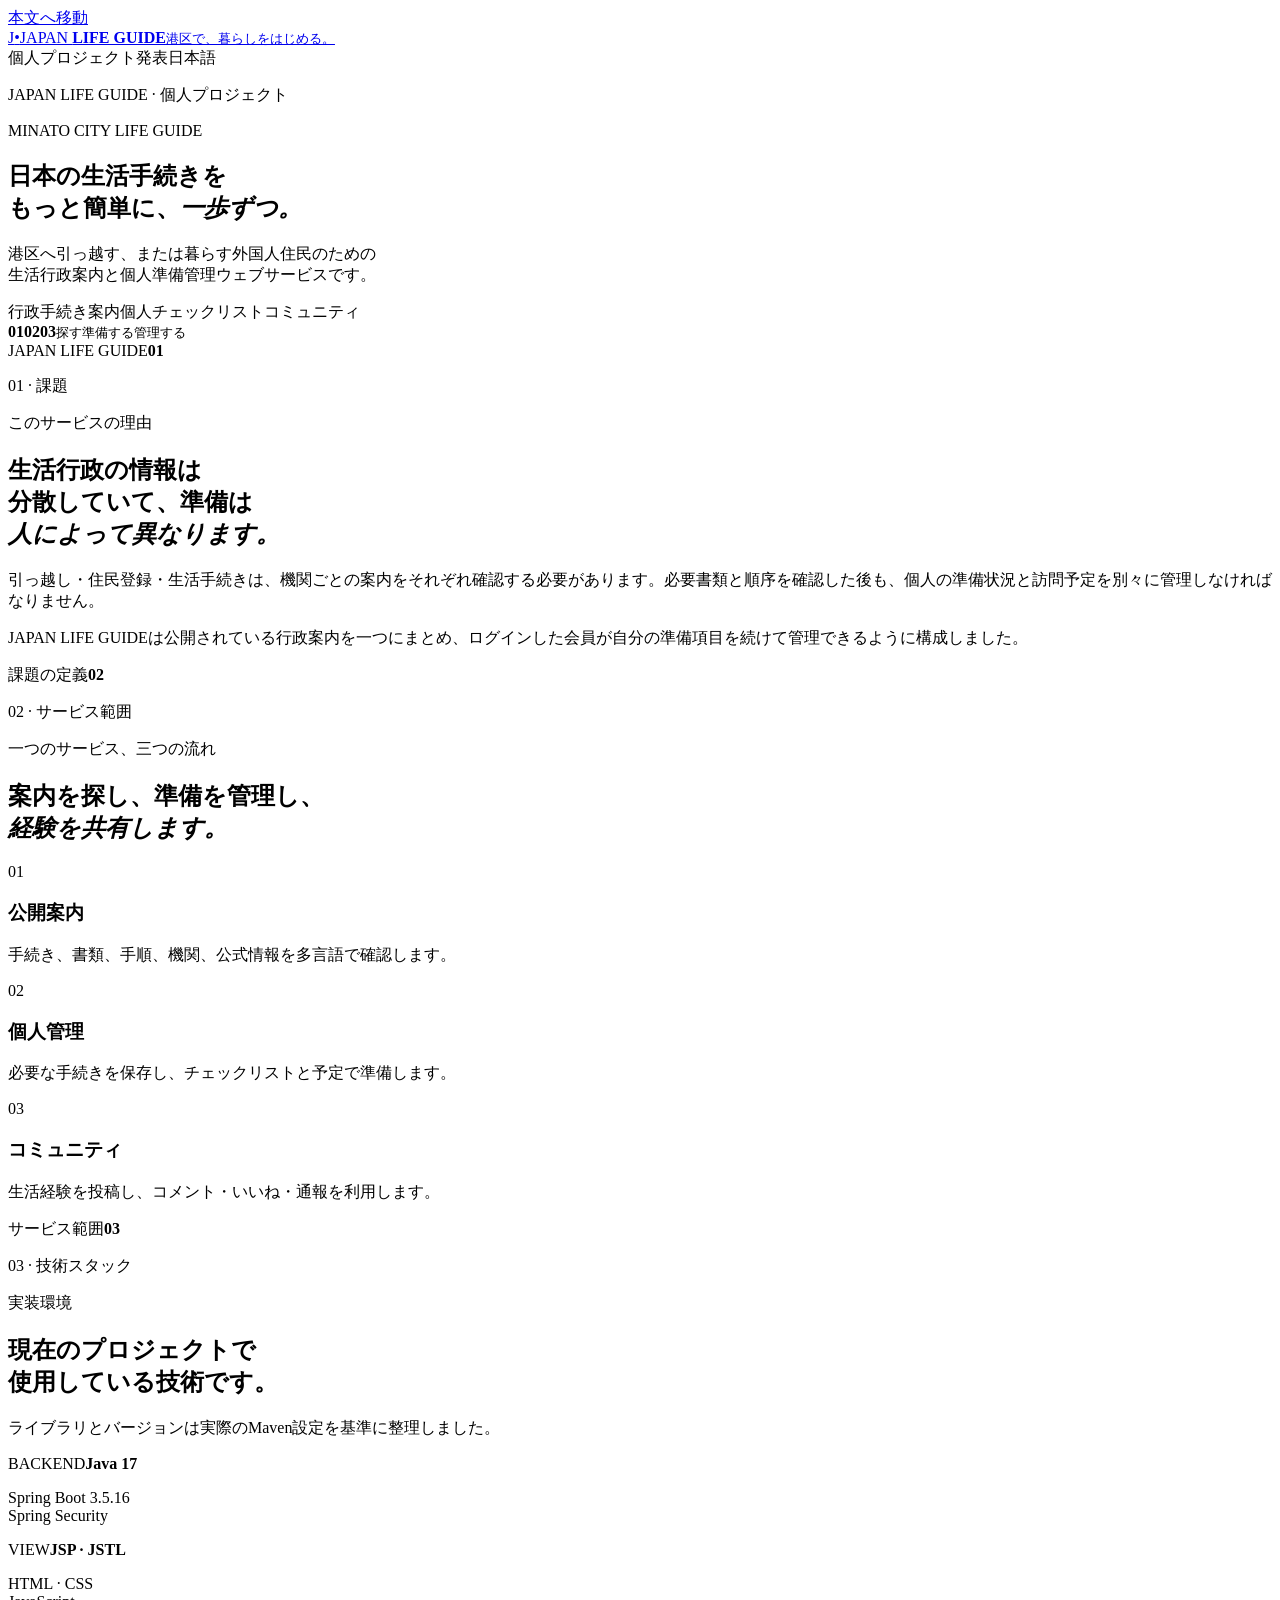
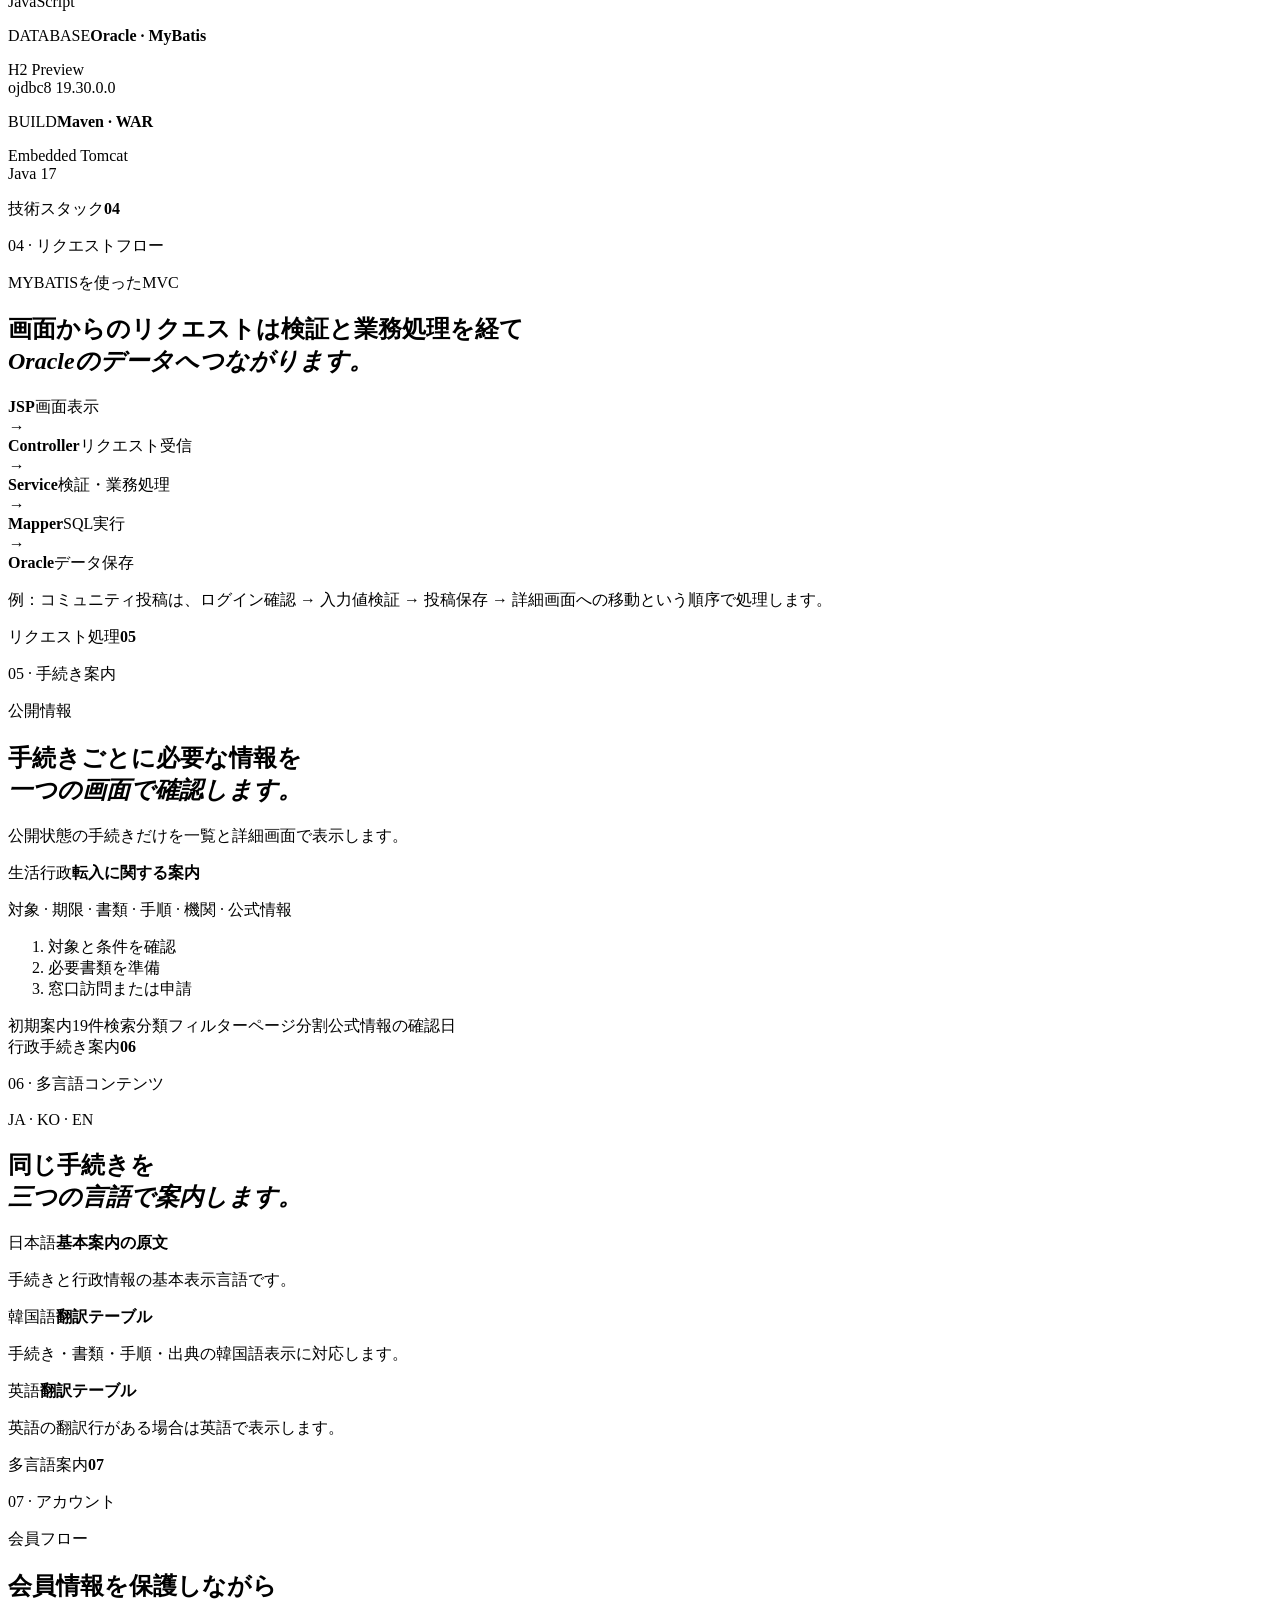
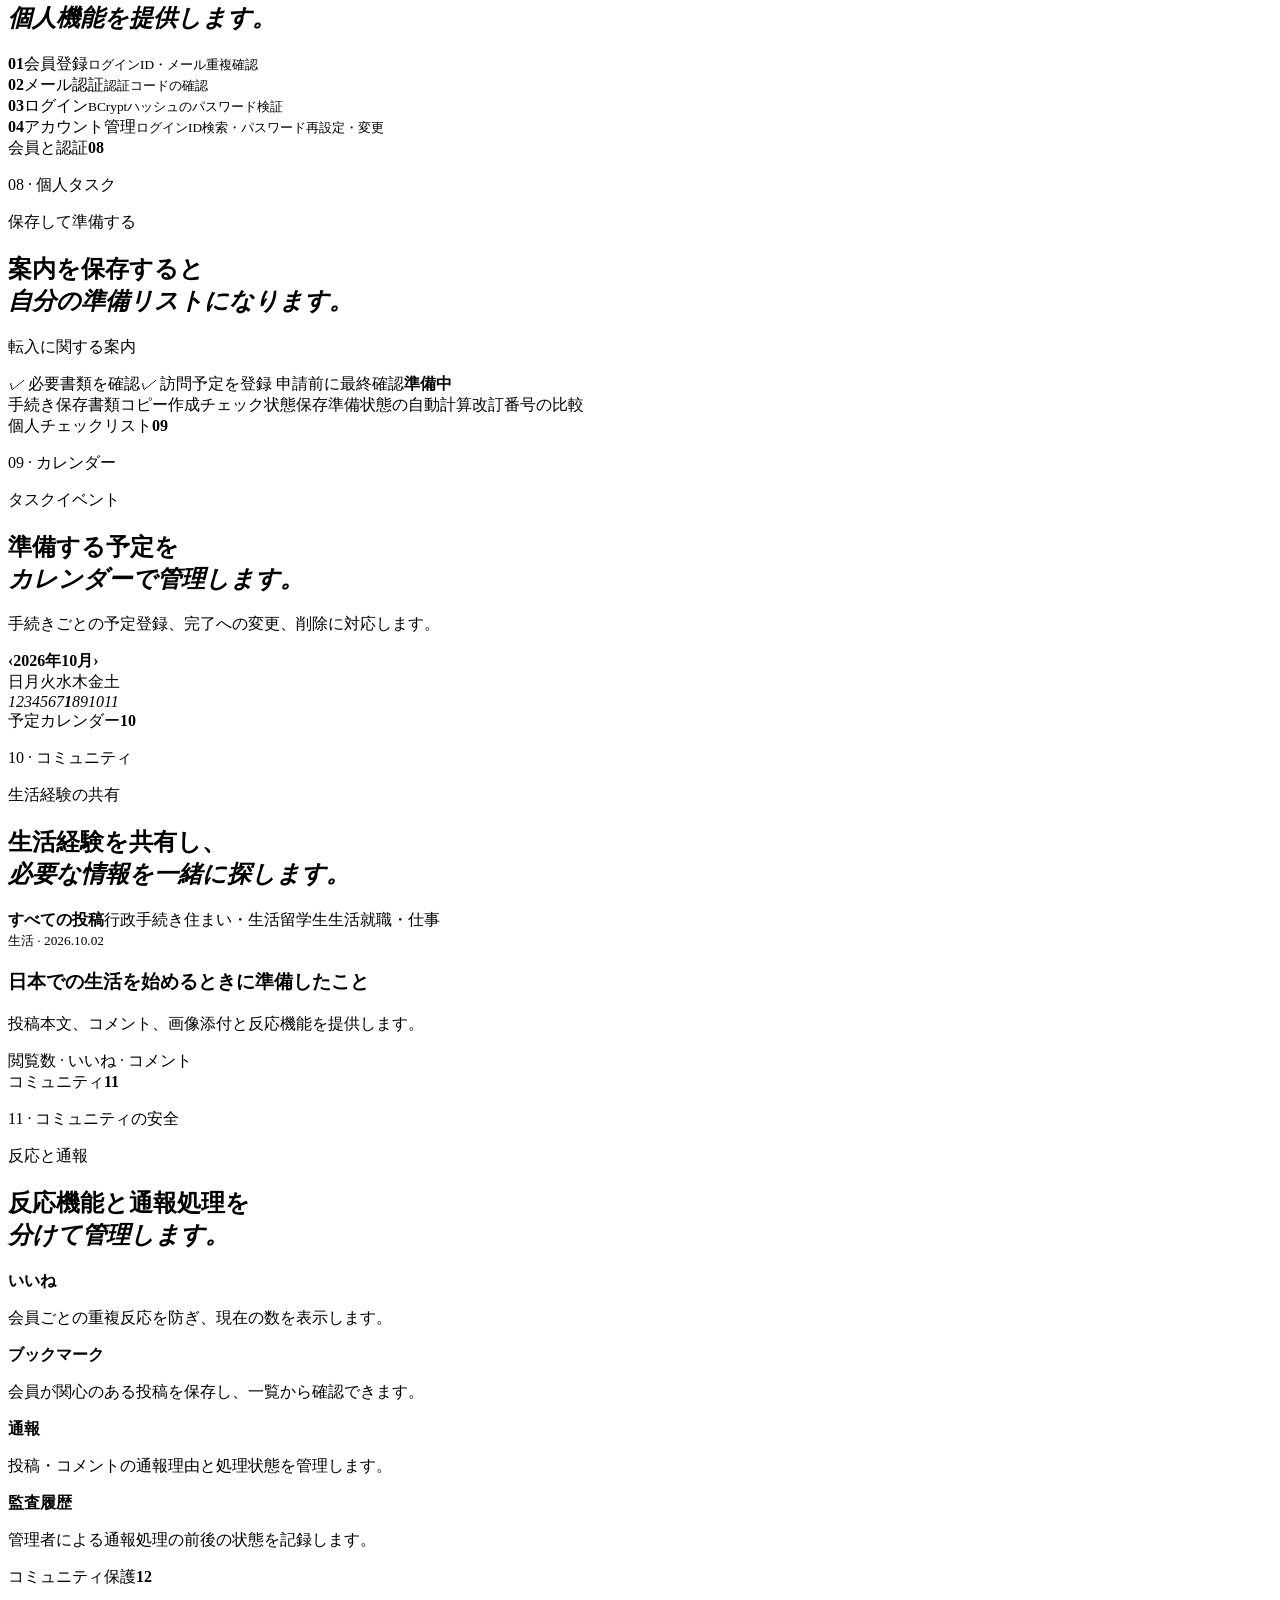
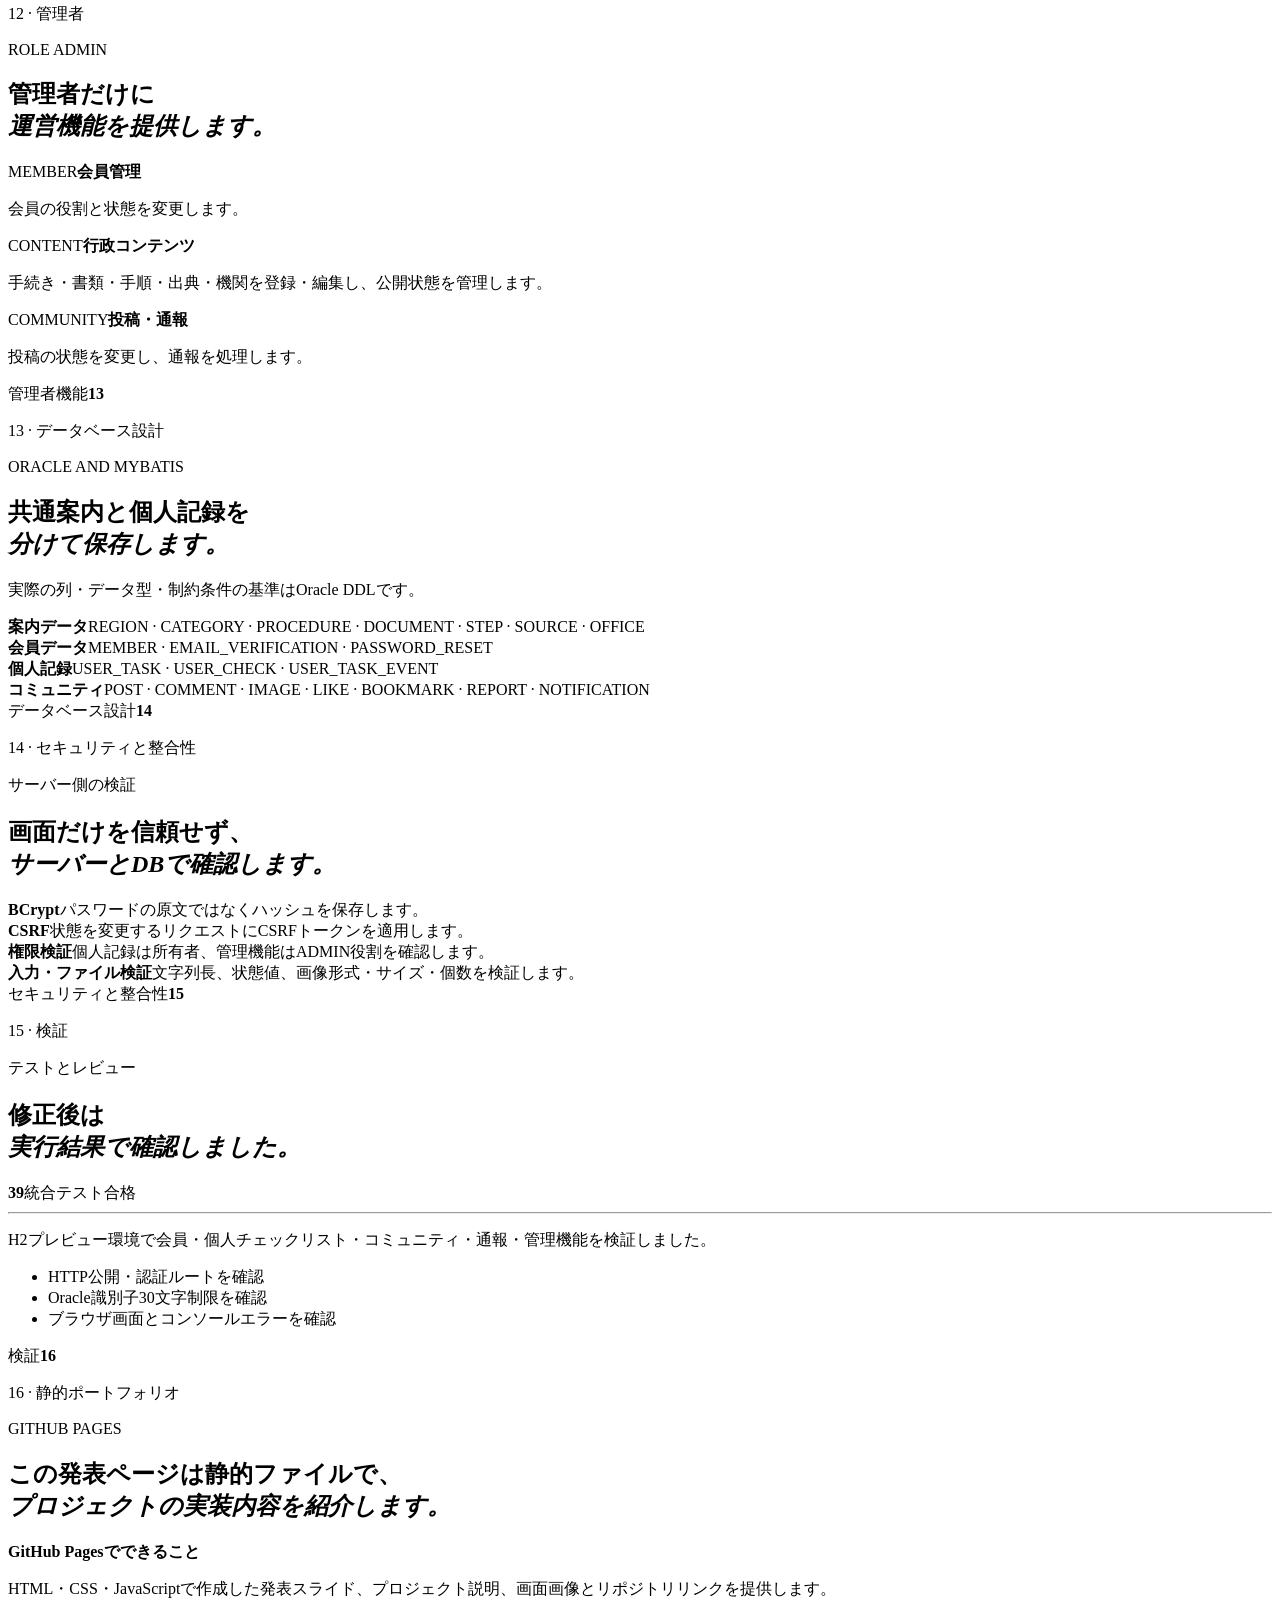
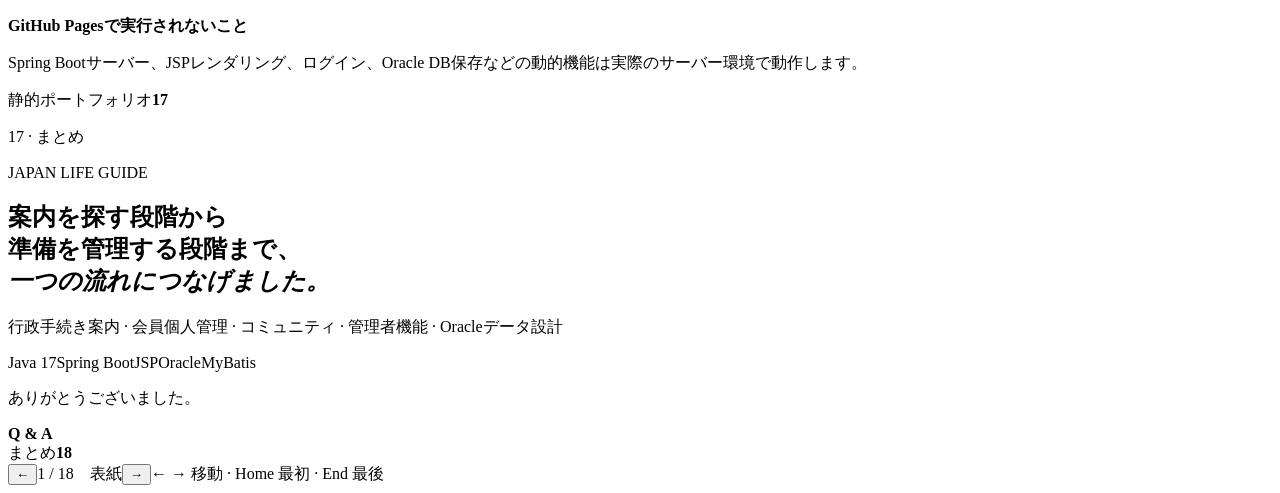
==== index.html @ fb5f8182 "Add files via upload" ====
<!doctype html>
<html lang="ko">
<head>
  <meta charset="utf-8">
  <meta name="viewport" content="width=device-width, initial-scale=1">
  <meta name="description" content="JAPAN LIFE GUIDE 個人プロジェクト発表">
  <title>JAPAN LIFE GUIDE | プロジェクト発表</title>
  <link rel="stylesheet" href="assets/portfolio.css">
  <link rel="stylesheet" href="assets/deck-fixes.css">
</head>
<body>
  <a class="skip-link" href="#slide-content">本文へ移動</a>
  <header class="deck-header">
    <a class="brand" href="#slide-1" aria-label="最初のスライドへ移動"><span class="brand-mark" aria-hidden="true">J<span>•</span></span><span>JAPAN <strong>LIFE GUIDE</strong><small>港区で、暮らしをはじめる。</small></span></a>
    <div class="header-meta"><span>個人プロジェクト発表</span><span class="lang-chip">日本語</span></div>
  </header>

  <main class="deck-shell" id="slide-content">
    <div class="deck-progress" aria-hidden="true"><i id="progress-bar"></i></div>
    <section class="slide active cover-slide" id="slide-1" data-title="表紙" aria-label="1. 表紙">
      <div class="slide-topline"><span class="accent-line"></span><p>JAPAN LIFE GUIDE · 個人プロジェクト</p></div>
      <div class="cover-layout">
        <div><p class="eyebrow">MINATO CITY LIFE GUIDE</p><h1>日本の生活手続きを<br>もっと簡単に、<em>一歩ずつ。</em></h1><p class="lead">港区へ引っ越す、または暮らす外国人住民のための<br>生活行政案内と個人準備管理ウェブサービスです。</p><div class="tag-list"><span>行政手続き案内</span><span>個人チェックリスト</span><span>コミュニティ</span></div></div>
        <div class="cover-route" aria-label="サービスの流れ"><b>01</b><i></i><b>02</b><i></i><b>03</b><small>探す</small><small>準備する</small><small>管理する</small></div>
      </div>
      <div class="slide-footer-line"><span>JAPAN LIFE GUIDE</span><strong>01</strong></div>
    </section>

    <section class="slide" id="slide-2" data-title="課題の定義" aria-label="2. 課題の定義">
      <div class="slide-topline"><span class="accent-line"></span><p>01 · 課題</p></div>
      <div class="two-column hero-copy"><div><p class="eyebrow">このサービスの理由</p><h2>生活行政の情報は<br>分散していて、準備は<br><em>人によって異なります。</em></h2></div><div class="copy-panel"><p>引っ越し・住民登録・生活手続きは、機関ごとの案内をそれぞれ確認する必要があります。必要書類と順序を確認した後も、個人の準備状況と訪問予定を別々に管理しなければなりません。</p><p>JAPAN LIFE GUIDEは公開されている行政案内を一つにまとめ、ログインした会員が自分の準備項目を続けて管理できるように構成しました。</p></div></div>
      <div class="slide-footer-line"><span>課題の定義</span><strong>02</strong></div>
    </section>

    <section class="slide" id="slide-3" data-title="サービス範囲" aria-label="3. サービス範囲">
      <div class="slide-topline"><span class="accent-line"></span><p>02 · サービス範囲</p></div><p class="eyebrow">一つのサービス、三つの流れ</p><h2>案内を探し、準備を管理し、<br><em>経験を共有します。</em></h2>
      <div class="scope-grid"><article><span>01</span><h3>公開案内</h3><p>手続き、書類、手順、機関、公式情報を多言語で確認します。</p></article><article><span>02</span><h3>個人管理</h3><p>必要な手続きを保存し、チェックリストと予定で準備します。</p></article><article><span>03</span><h3>コミュニティ</h3><p>生活経験を投稿し、コメント・いいね・通報を利用します。</p></article></div>
      <div class="slide-footer-line"><span>サービス範囲</span><strong>03</strong></div>
    </section>

    <section class="slide" id="slide-4" data-title="技術スタック" aria-label="4. 技術スタック">
      <div class="slide-topline"><span class="accent-line"></span><p>03 · 技術スタック</p></div>
      <div class="split-heading"><div><p class="eyebrow">実装環境</p><h2>現在のプロジェクトで<br>使用している技術です。</h2></div><p>ライブラリとバージョンは実際のMaven設定を基準に整理しました。</p></div>
      <div class="stack-grid"><article><span>BACKEND</span><strong>Java 17</strong><p>Spring Boot 3.5.16<br>Spring Security</p></article><article><span>VIEW</span><strong>JSP · JSTL</strong><p>HTML · CSS<br>JavaScript</p></article><article><span>DATABASE</span><strong>Oracle · MyBatis</strong><p>H2 Preview<br>ojdbc8 19.30.0.0</p></article><article><span>BUILD</span><strong>Maven · WAR</strong><p>Embedded Tomcat<br>Java 17</p></article></div>
      <div class="slide-footer-line"><span>技術スタック</span><strong>04</strong></div>
    </section>

    <section class="slide" id="slide-5" data-title="リクエスト処理" aria-label="5. リクエスト処理">
      <div class="slide-topline"><span class="accent-line"></span><p>04 · リクエストフロー</p></div><p class="eyebrow">MYBATISを使ったMVC</p><h2>画面からのリクエストは検証と業務処理を経て<br><em>Oracleのデータへつながります。</em></h2>
      <div class="flow-row"><article><strong>JSP</strong><span>画面表示</span></article><i>→</i><article><strong>Controller</strong><span>リクエスト受信</span></article><i>→</i><article><strong>Service</strong><span>検証・業務処理</span></article><i>→</i><article><strong>Mapper</strong><span>SQL実行</span></article><i>→</i><article><strong>Oracle</strong><span>データ保存</span></article></div><p class="bottom-note">例：コミュニティ投稿は、ログイン確認 → 入力値検証 → 投稿保存 → 詳細画面への移動という順序で処理します。</p>
      <div class="slide-footer-line"><span>リクエスト処理</span><strong>05</strong></div>
    </section>

    <section class="slide" id="slide-6" data-title="行政手続き案内" aria-label="6. 行政手続き案内">
      <div class="slide-topline"><span class="accent-line"></span><p>05 · 手続き案内</p></div>
      <div class="two-column"><div><p class="eyebrow">公開情報</p><h2>手続きごとに必要な情報を<br><em>一つの画面で確認します。</em></h2><p class="lead small-lead">公開状態の手続きだけを一覧と詳細画面で表示します。</p></div><div class="procedure-card-demo"><div><span class="mini-tag">生活行政</span><b>転入に関する案内</b><p>対象 · 期限 · 書類 · 手順 · 機関 · 公式情報</p></div><ol><li>対象と条件を確認</li><li>必要書類を準備</li><li>窓口訪問または申請</li></ol></div></div>
      <div class="feature-pills"><span>初期案内19件</span><span>検索</span><span>分類フィルター</span><span>ページ分割</span><span>公式情報の確認日</span></div>
      <div class="slide-footer-line"><span>行政手続き案内</span><strong>06</strong></div>
    </section>

    <section class="slide" id="slide-7" data-title="多言語案内" aria-label="7. 多言語案内">
      <div class="slide-topline"><span class="accent-line"></span><p>06 · 多言語コンテンツ</p></div><p class="eyebrow">JA · KO · EN</p><h2>同じ手続きを<br><em>三つの言語で案内します。</em></h2>
      <div class="language-grid"><article><span>日本語</span><strong>基本案内の原文</strong><p>手続きと行政情報の基本表示言語です。</p></article><article><span>韓国語</span><strong>翻訳テーブル</strong><p>手続き・書類・手順・出典の韓国語表示に対応します。</p></article><article><span>英語</span><strong>翻訳テーブル</strong><p>英語の翻訳行がある場合は英語で表示します。</p></article></div>
      <div class="slide-footer-line"><span>多言語案内</span><strong>07</strong></div>
    </section>

    <section class="slide" id="slide-8" data-title="会員と認証" aria-label="8. 会員と認証">
      <div class="slide-topline"><span class="accent-line"></span><p>07 · アカウント</p></div>
      <div class="two-column"><div><p class="eyebrow">会員フロー</p><h2>会員情報を保護しながら<br><em>個人機能を提供します。</em></h2></div><div class="account-steps"><div><b>01</b><span>会員登録</span><small>ログインID・メール重複確認</small></div><div><b>02</b><span>メール認証</span><small>認証コードの確認</small></div><div><b>03</b><span>ログイン</span><small>BCryptハッシュのパスワード検証</small></div><div><b>04</b><span>アカウント管理</span><small>ログインID検索・パスワード再設定・変更</small></div></div></div>
      <div class="slide-footer-line"><span>会員と認証</span><strong>08</strong></div>
    </section>

    <section class="slide" id="slide-9" data-title="個人チェックリスト" aria-label="9. 個人チェックリスト">
      <div class="slide-topline"><span class="accent-line"></span><p>08 · 個人タスク</p></div>
      <div class="split-heading"><div><p class="eyebrow">保存して準備する</p><h2>案内を保存すると<br><em>自分の準備リストになります。</em></h2></div><div class="check-demo"><p>転入に関する案内</p><label><i>✓</i> 必要書類を確認</label><label><i>✓</i> 訪問予定を登録</label><label><i></i> 申請前に最終確認</label><b>準備中</b></div></div>
      <div class="feature-pills"><span>手続き保存</span><span>書類コピー作成</span><span>チェック状態保存</span><span>準備状態の自動計算</span><span>改訂番号の比較</span></div>
      <div class="slide-footer-line"><span>個人チェックリスト</span><strong>09</strong></div>
    </section>

    <section class="slide" id="slide-10" data-title="予定カレンダー" aria-label="10. 予定カレンダー">
      <div class="slide-topline"><span class="accent-line"></span><p>09 · カレンダー</p></div>
      <div class="two-column"><div><p class="eyebrow">タスクイベント</p><h2>準備する予定を<br><em>カレンダーで管理します。</em></h2><p class="lead small-lead">手続きごとの予定登録、完了への変更、削除に対応します。</p></div><div class="calendar-demo"><header><b>‹</b><strong>2026年10月</strong><b>›</b></header><div class="week"><span>日</span><span>月</span><span>火</span><span>水</span><span>木</span><span>金</span><span>土</span></div><div class="days"><i></i><i></i><i></i><i>1</i><i>2</i><i>3</i><i>4</i><i>5</i><i>6</i><i class="event">7<b>1</b></i><i>8</i><i>9</i><i>10</i><i>11</i></div></div></div>
      <div class="slide-footer-line"><span>予定カレンダー</span><strong>10</strong></div>
    </section>

    <section class="slide" id="slide-11" data-title="コミュニティ" aria-label="11. コミュニティ">
      <div class="slide-topline"><span class="accent-line"></span><p>10 · コミュニティ</p></div><p class="eyebrow">生活経験の共有</p><h2>生活経験を共有し、<br><em>必要な情報を一緒に探します。</em></h2>
      <div class="community-demo"><aside><b>すべての投稿</b><span>行政手続き</span><span>住まい・生活</span><span>留学生生活</span><span>就職・仕事</span></aside><article><small>生活 · 2026.10.02</small><h3>日本での生活を始めるときに準備したこと</h3><p>投稿本文、コメント、画像添付と反応機能を提供します。</p><footer>閲覧数 · いいね · コメント</footer></article></div>
      <div class="slide-footer-line"><span>コミュニティ</span><strong>11</strong></div>
    </section>

    <section class="slide" id="slide-12" data-title="コミュニティ保護" aria-label="12. コミュニティ保護">
      <div class="slide-topline"><span class="accent-line"></span><p>11 · コミュニティの安全</p></div>
      <div class="two-column"><div><p class="eyebrow">反応と通報</p><h2>反応機能と通報処理を<br><em>分けて管理します。</em></h2></div><div class="safety-grid"><article><b>いいね</b><p>会員ごとの重複反応を防ぎ、現在の数を表示します。</p></article><article><b>ブックマーク</b><p>会員が関心のある投稿を保存し、一覧から確認できます。</p></article><article><b>通報</b><p>投稿・コメントの通報理由と処理状態を管理します。</p></article><article><b>監査履歴</b><p>管理者による通報処理の前後の状態を記録します。</p></article></div></div>
      <div class="slide-footer-line"><span>コミュニティ保護</span><strong>12</strong></div>
    </section>

    <section class="slide" id="slide-13" data-title="管理者機能" aria-label="13. 管理者機能">
      <div class="slide-topline"><span class="accent-line"></span><p>12 · 管理者</p></div><p class="eyebrow">ROLE ADMIN</p><h2>管理者だけに<br><em>運営機能を提供します。</em></h2>
      <div class="admin-grid"><article><span>MEMBER</span><strong>会員管理</strong><p>会員の役割と状態を変更します。</p></article><article><span>CONTENT</span><strong>行政コンテンツ</strong><p>手続き・書類・手順・出典・機関を登録・編集し、公開状態を管理します。</p></article><article><span>COMMUNITY</span><strong>投稿・通報</strong><p>投稿の状態を変更し、通報を処理します。</p></article></div>
      <div class="slide-footer-line"><span>管理者機能</span><strong>13</strong></div>
    </section>

    <section class="slide" id="slide-14" data-title="データベース設計" aria-label="14. データベース設計">
      <div class="slide-topline"><span class="accent-line"></span><p>13 · データベース設計</p></div>
      <div class="split-heading"><div><p class="eyebrow">ORACLE AND MYBATIS</p><h2>共通案内と個人記録を<br><em>分けて保存します。</em></h2></div><p>実際の列・データ型・制約条件の基準はOracle DDLです。</p></div>
      <div class="db-grid"><article><b>案内データ</b><span>REGION · CATEGORY · PROCEDURE · DOCUMENT · STEP · SOURCE · OFFICE</span></article><article><b>会員データ</b><span>MEMBER · EMAIL_VERIFICATION · PASSWORD_RESET</span></article><article><b>個人記録</b><span>USER_TASK · USER_CHECK · USER_TASK_EVENT</span></article><article><b>コミュニティ</b><span>POST · COMMENT · IMAGE · LIKE · BOOKMARK · REPORT · NOTIFICATION</span></article></div>
      <div class="slide-footer-line"><span>データベース設計</span><strong>14</strong></div>
    </section>

    <section class="slide" id="slide-15" data-title="セキュリティと整合性" aria-label="15. セキュリティと整合性">
      <div class="slide-topline"><span class="accent-line"></span><p>14 · セキュリティと整合性</p></div><p class="eyebrow">サーバー側の検証</p><h2>画面だけを信頼せず、<br><em>サーバーとDBで確認します。</em></h2>
      <div class="security-list"><div><strong>BCrypt</strong><span>パスワードの原文ではなくハッシュを保存します。</span></div><div><strong>CSRF</strong><span>状態を変更するリクエストにCSRFトークンを適用します。</span></div><div><strong>権限検証</strong><span>個人記録は所有者、管理機能はADMIN役割を確認します。</span></div><div><strong>入力・ファイル検証</strong><span>文字列長、状態値、画像形式・サイズ・個数を検証します。</span></div></div>
      <div class="slide-footer-line"><span>セキュリティと整合性</span><strong>15</strong></div>
    </section>

    <section class="slide" id="slide-16" data-title="検証" aria-label="16. 検証">
      <div class="slide-topline"><span class="accent-line"></span><p>15 · 検証</p></div>
      <div class="two-column"><div><p class="eyebrow">テストとレビュー</p><h2>修正後は<br><em>実行結果で確認しました。</em></h2></div><div class="result-panel"><strong>39</strong><span>統合テスト合格</span><hr><p>H2プレビュー環境で会員・個人チェックリスト・コミュニティ・通報・管理機能を検証しました。</p><ul><li>HTTP公開・認証ルートを確認</li><li>Oracle識別子30文字制限を確認</li><li>ブラウザ画面とコンソールエラーを確認</li></ul></div></div>
      <div class="slide-footer-line"><span>検証</span><strong>16</strong></div>
    </section>

    <section class="slide" id="slide-17" data-title="GitHub Pages" aria-label="17. GitHub Pages">
      <div class="slide-topline"><span class="accent-line"></span><p>16 · 静的ポートフォリオ</p></div><p class="eyebrow">GITHUB PAGES</p><h2>この発表ページは静的ファイルで、<br><em>プロジェクトの実装内容を紹介します。</em></h2>
      <div class="pages-grid"><article><b>GitHub Pagesでできること</b><p>HTML・CSS・JavaScriptで作成した発表スライド、プロジェクト説明、画面画像とリポジトリリンクを提供します。</p></article><article><b>GitHub Pagesで実行されないこと</b><p>Spring Bootサーバー、JSPレンダリング、ログイン、Oracle DB保存などの動的機能は実際のサーバー環境で動作します。</p></article></div>
      <div class="slide-footer-line"><span>静的ポートフォリオ</span><strong>17</strong></div>
    </section>

    <section class="slide" id="slide-18" data-title="まとめ" aria-label="18. まとめ">
      <div class="slide-topline"><span class="accent-line"></span><p>17 · まとめ</p></div>
      <div class="closing"><p class="eyebrow">JAPAN LIFE GUIDE</p><h2>案内を探す段階から<br>準備を管理する段階まで、<br><em>一つの流れにつなげました。</em></h2><p class="lead">行政手続き案内 · 会員個人管理 · コミュニティ · 管理者機能 · Oracleデータ設計</p><div class="tag-list"><span>Java 17</span><span>Spring Boot</span><span>JSP</span><span>Oracle</span><span>MyBatis</span></div><p class="thanks">ありがとうございました。</p><strong>Q &amp; A</strong></div>
      <div class="slide-footer-line"><span>まとめ</span><strong>18</strong></div>
    </section>
  </main>

  <footer class="deck-controls" aria-label="スライド移動"><button type="button" id="prev-button" aria-label="前のスライド">←</button><span id="slide-status" aria-live="polite">1 / 18　表紙</span><button type="button" id="next-button" aria-label="次のスライド">→</button><span class="keyboard-help">← → 移動 · Home 最初 · End 最後</span></footer>
  <script src="assets/portfolio.js"></script>
</body>
</html>
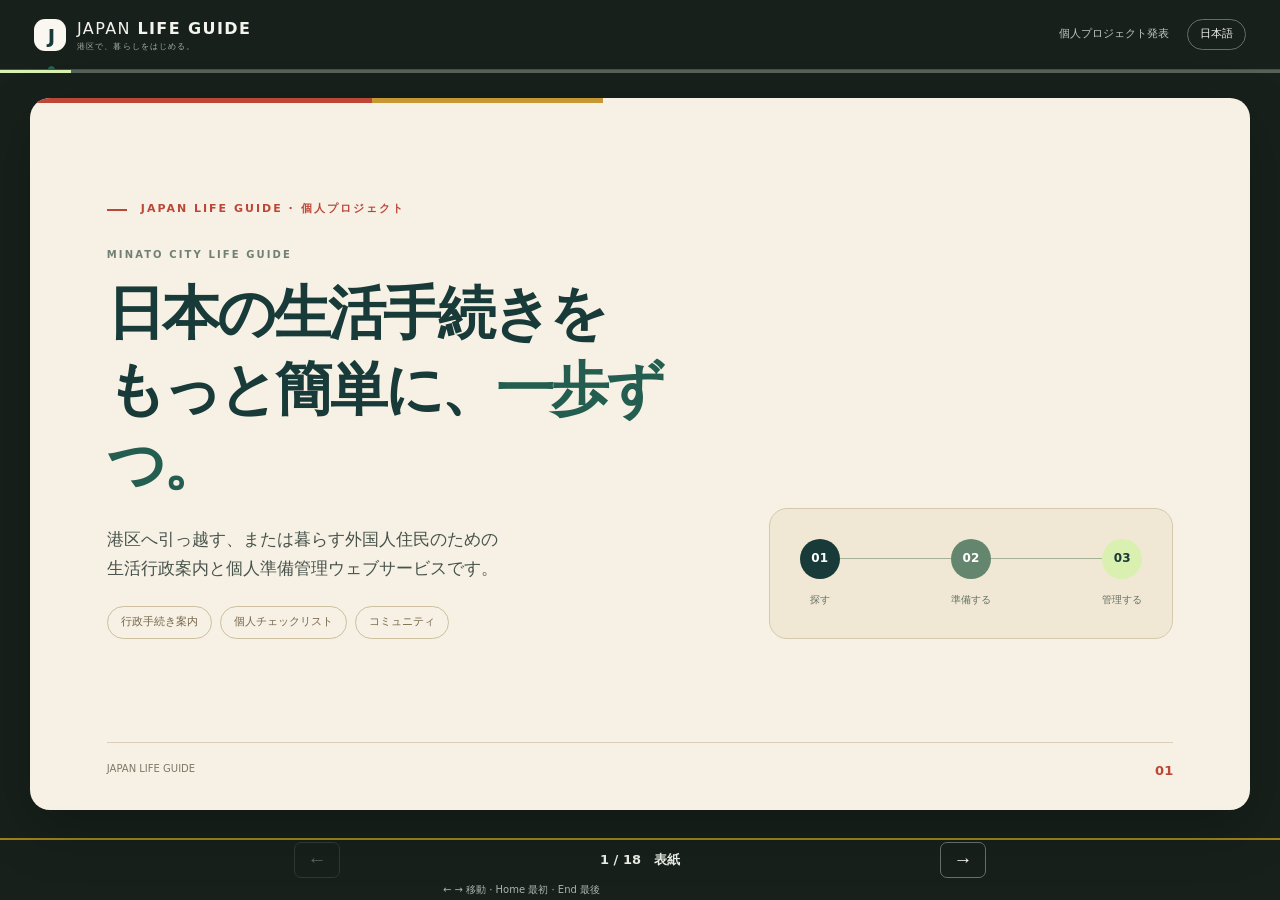
==== commit 2e8319ab: "feat: Add backend codebase, MyBatis mappers, Bean Validation, and update presentation slides" ====
--- a/index.html
+++ b/index.html
@@ -5,8 +5,8 @@
   <meta name="viewport" content="width=device-width, initial-scale=1">
   <meta name="description" content="JAPAN LIFE GUIDE 個人プロジェクト発表">
   <title>JAPAN LIFE GUIDE | プロジェクト発表</title>
-  <link rel="stylesheet" href="assets/portfolio.css">
-  <link rel="stylesheet" href="assets/deck-fixes.css">
+  <link rel="stylesheet" href="docs/assets/portfolio.css">
+  <link rel="stylesheet" href="docs/assets/deck-fixes.css">
 </head>
 <body>
   <a class="skip-link" href="#slide-content">本文へ移動</a>
@@ -41,7 +41,7 @@
     <section class="slide" id="slide-4" data-title="技術スタック" aria-label="4. 技術スタック">
       <div class="slide-topline"><span class="accent-line"></span><p>03 · 技術スタック</p></div>
       <div class="split-heading"><div><p class="eyebrow">実装環境</p><h2>現在のプロジェクトで<br>使用している技術です。</h2></div><p>ライブラリとバージョンは実際のMaven設定を基準に整理しました。</p></div>
-      <div class="stack-grid"><article><span>BACKEND</span><strong>Java 17</strong><p>Spring Boot 3.5.16<br>Spring Security</p></article><article><span>VIEW</span><strong>JSP · JSTL</strong><p>HTML · CSS<br>JavaScript</p></article><article><span>DATABASE</span><strong>Oracle · MyBatis</strong><p>H2 Preview<br>ojdbc8 19.30.0.0</p></article><article><span>BUILD</span><strong>Maven · WAR</strong><p>Embedded Tomcat<br>Java 17</p></article></div>
+      <div class="stack-grid"><article><span>BACKEND</span><strong>Java 17</strong><p>Spring Boot 3.5.16<br>Security · Validation</p></article><article><span>VIEW</span><strong>JSP · JSTL</strong><p>HTML · CSS<br>JavaScript</p></article><article><span>DATABASE</span><strong>Oracle · MyBatis</strong><p>H2 Preview<br>ojdbc8 19.30.0.0</p></article><article><span>BUILD</span><strong>Maven · WAR</strong><p>Embedded Tomcat<br>Java 17</p></article></div>
       <div class="slide-footer-line"><span>技術スタック</span><strong>04</strong></div>
     </section>
 
@@ -110,13 +110,13 @@
 
     <section class="slide" id="slide-15" data-title="セキュリティと整合性" aria-label="15. セキュリティと整合性">
       <div class="slide-topline"><span class="accent-line"></span><p>14 · セキュリティと整合性</p></div><p class="eyebrow">サーバー側の検証</p><h2>画面だけを信頼せず、<br><em>サーバーとDBで確認します。</em></h2>
-      <div class="security-list"><div><strong>BCrypt</strong><span>パスワードの原文ではなくハッシュを保存します。</span></div><div><strong>CSRF</strong><span>状態を変更するリクエストにCSRFトークンを適用します。</span></div><div><strong>権限検証</strong><span>個人記録は所有者、管理機能はADMIN役割を確認します。</span></div><div><strong>入力・ファイル検証</strong><span>文字列長、状態値、画像形式・サイズ・個数を検証します。</span></div></div>
+      <div class="security-list"><div><strong>BCrypt</strong><span>パスワードの原文ではなくハッシュを保存します。</span></div><div><strong>CSRF</strong><span>状態を変更するリクエストにCSRFトークンを適用します。</span></div><div><strong>権限検証</strong><span>個人記録は所有者、管理機能はADMIN役割を確認します。</span></div><div><strong>入力・ファイル検証</strong><span>Bean Validation(@Valid)と画像ヘッダー（マジックナンバー）を検査します。</span></div></div>
       <div class="slide-footer-line"><span>セキュリティと整合性</span><strong>15</strong></div>
     </section>
 
     <section class="slide" id="slide-16" data-title="検証" aria-label="16. 検証">
       <div class="slide-topline"><span class="accent-line"></span><p>15 · 検証</p></div>
-      <div class="two-column"><div><p class="eyebrow">テストとレビュー</p><h2>修正後は<br><em>実行結果で確認しました。</em></h2></div><div class="result-panel"><strong>39</strong><span>統合テスト合格</span><hr><p>H2プレビュー環境で会員・個人チェックリスト・コミュニティ・通報・管理機能を検証しました。</p><ul><li>HTTP公開・認証ルートを確認</li><li>Oracle識別子30文字制限を確認</li><li>ブラウザ画面とコンソールエラーを確認</li></ul></div></div>
+      <div class="two-column"><div><p class="eyebrow">テストとレビュー</p><h2>修正後は<br><em>実行結果で確認しました。</em></h2></div><div class="result-panel"><strong>41</strong><span>統合テスト合格</span><hr><p>H2プレビュー環境で会員・個人チェックリスト・コミュニティ・通報・管理機能を検証しました。</p><ul><li>HTTP公開・認証ルートを確認</li><li>Oracle識別子30文字制限を確認</li><li>ブラウザ画面とコンソールエラーを確認</li></ul></div></div>
       <div class="slide-footer-line"><span>検証</span><strong>16</strong></div>
     </section>
 
@@ -134,6 +134,6 @@
   </main>
 
   <footer class="deck-controls" aria-label="スライド移動"><button type="button" id="prev-button" aria-label="前のスライド">←</button><span id="slide-status" aria-live="polite">1 / 18　表紙</span><button type="button" id="next-button" aria-label="次のスライド">→</button><span class="keyboard-help">← → 移動 · Home 最初 · End 最後</span></footer>
-  <script src="assets/portfolio.js"></script>
+  <script src="docs/assets/portfolio.js"></script>
 </body>
 </html>
--- a/docs/assets/portfolio.css
+++ b/docs/assets/portfolio.css
@@ -0,0 +1 @@
+:root{--ink:#183a38;--deep:#122c29;--paper:#f6f1e4;--paper-soft:#fcf9f1;--muted:#69746c;--green:#245e50;--accent:#daf0b0;--red:#bd4637;--gold:#c69732;--line:#d9cfb8;--radius:20px}*{box-sizing:border-box}html,body{height:100%}body{margin:0;overflow:hidden;background:#17201b;color:var(--ink);font-family:"Yu Gothic","Meiryo","Malgun Gothic",system-ui,sans-serif;line-height:1.7}.skip-link{position:absolute;z-index:10;left:16px;top:-80px;background:#fff;padding:10px;color:var(--ink)}.skip-link:focus{top:12px}.deck-header{height:70px;padding:0 34px;border-bottom:1px solid #455147;display:flex;align-items:center;justify-content:space-between;color:#f3f4ee}.brand{display:flex;align-items:center;gap:11px;color:inherit;text-decoration:none;font-size:16px;letter-spacing:1.4px;font-weight:500}.brand strong{font-weight:800}.brand small{display:block;margin-top:-2px;color:#a5afa7;font-size:8px;letter-spacing:1.1px}.brand-mark{display:grid;place-items:center;width:32px;height:32px;border-radius:11px;background:#f9f7f0;color:var(--ink);font-size:20px;font-weight:800;letter-spacing:-3px}.brand-mark span{color:var(--green)}.header-meta{display:flex;align-items:center;gap:18px;color:#bec7be;font-size:11px}.lang-chip{border:1px solid #627066;border-radius:99px;padding:5px 12px;color:#f5f6ef}.deck-shell{position:relative;display:grid;place-items:center;height:calc(100vh - 132px);padding:28px 30px}.deck-progress{position:absolute;top:0;left:0;right:0;height:3px;background:#566258}.deck-progress i{display:block;width:5.555%;height:100%;background:var(--accent);transition:width .2s ease}.slide{display:none;position:relative;width:min(100%,1410px);height:min(100%,780px);min-height:0;padding:clamp(38px,5vw,78px) clamp(42px,6vw,94px) 54px;overflow:auto;border-radius:20px;background:var(--paper);box-shadow:0 20px 55px #00000035}.slide.active{display:block;animation:appear .22s ease}@keyframes appear{from{opacity:.1;transform:translateX(12px)}to{opacity:1;transform:none}}.slide::before{content:"";position:absolute;top:0;left:0;width:28%;height:5px;background:var(--red)}.slide::after{content:"";position:absolute;top:0;left:28%;width:19%;height:5px;background:var(--gold)}.slide-topline{display:flex;align-items:center;gap:14px;color:var(--red);font-size:11px;font-weight:800;letter-spacing:2px}.slide-topline p{margin:0}.accent-line{display:block;width:20px;height:2px;background:var(--red)}.eyebrow{margin:0 0 13px;color:#708074;font-size:10px;font-weight:800;letter-spacing:2.1px}h1,h2,h3,p{margin-top:0}h1{margin:0;font-size:clamp(42px,4.5vw,72px);line-height:1.31;letter-spacing:-3px}h2{margin:0;font-size:clamp(31px,3.2vw,53px);line-height:1.4;letter-spacing:-2.4px}h1 em,h2 em{color:var(--green);font-style:normal}.lead{margin:24px 0 0;color:#47534b;font-size:clamp(14px,1.3vw,19px)}.small-lead{font-size:15px}.cover-slide{padding-top:clamp(62px,8vw,120px)}.cover-layout{display:grid;grid-template-columns:1.2fr .8fr;align-items:end;gap:55px;margin-top:27px}.cover-route{display:grid;grid-template-columns:40px 1fr 40px 1fr 40px;align-items:center;padding:30px;border:1px solid #d4c9ad;border-radius:18px;background:#f0e8d5}.cover-route b{display:grid;place-items:center;width:40px;height:40px;border-radius:50%;background:var(--ink);color:#fff;font-size:12px}.cover-route b:nth-of-type(2){background:#64866e}.cover-route b:nth-of-type(3){background:var(--accent);color:var(--ink)}.cover-route i{height:1px;background:#a7af94}.cover-route small{margin-top:12px;color:#647065;font-size:10px;text-align:center}.tag-list,.feature-pills{display:flex;flex-wrap:wrap;gap:8px;margin-top:23px}.tag-list span,.feature-pills span{border:1px solid #cdbf9f;border-radius:99px;padding:6px 13px;color:#786649;font-size:11px}.slide-footer-line{position:absolute;bottom:28px;left:clamp(42px,6vw,94px);right:clamp(42px,6vw,94px);display:flex;justify-content:space-between;padding-top:17px;border-top:1px solid var(--line);color:#807766;font-size:10px}.slide-footer-line strong{color:var(--red);font-size:13px}.two-column{display:grid;grid-template-columns:1fr 1fr;gap:68px;align-items:center;height:calc(100% - 55px)}.hero-copy{margin-top:50px}.copy-panel{padding:32px;border-left:3px solid var(--green);background:var(--paper-soft);color:#46544d;font-size:16px}.copy-panel p:last-child{margin-bottom:0}.scope-grid,.stack-grid,.language-grid,.admin-grid,.db-grid,.pages-grid{display:grid;grid-template-columns:repeat(3,minmax(0,1fr));gap:16px;margin-top:32px}.scope-grid article,.language-grid article,.admin-grid article,.pages-grid article{min-height:195px;padding:24px;border:1px solid #ded5c0;border-radius:14px;background:var(--paper-soft)}.scope-grid span{color:var(--red);font-size:11px;font-weight:800}.scope-grid h3,.language-grid strong,.admin-grid strong{display:block;margin:32px 0 9px;font-size:19px}.scope-grid p,.language-grid p,.admin-grid p,.pages-grid p{margin:0;color:#59665d;font-size:13px}.split-heading{display:grid;grid-template-columns:1fr .72fr;align-items:end;gap:70px;height:calc(100% - 64px);padding-bottom:78px}.split-heading>p{margin:0;color:#5c685f;font-size:14px}.stack-grid{grid-template-columns:repeat(4,minmax(0,1fr));margin-top:-65px}.stack-grid article{min-height:176px;padding:21px;border-top:3px solid var(--green);background:var(--paper-soft)}.stack-grid span,.admin-grid span{display:block;color:#718276;font-size:10px;font-weight:800;letter-spacing:1.7px}.stack-grid strong{display:block;margin:22px 0 7px;font-size:17px}.stack-grid p{margin:0;color:#5d685f;font-size:12px}.flow-row{display:flex;align-items:center;gap:8px;margin-top:52px}.flow-row article{display:flex;flex:1;min-height:105px;flex-direction:column;justify-content:center;padding:16px;border:1px solid #ddd3bd;border-radius:12px;background:var(--paper-soft);text-align:center}.flow-row strong{font-size:15px}.flow-row span{color:#647066;font-size:11px}.flow-row i{color:#9a855e;font-style:normal}.bottom-note{margin:28px 0 0;color:#59665d;font-size:12px}.procedure-card-demo{padding:27px;border-radius:16px;background:var(--ink);color:#fff}.procedure-card-demo>div{padding-bottom:17px;border-bottom:1px solid #44635c}.procedure-card-demo b{display:block;margin-top:12px;font-size:20px}.procedure-card-demo p{margin:6px 0 0;color:#d1ded8;font-size:12px}.mini-tag{display:inline-block;border-radius:5px;background:#e4efdc;color:#416440;padding:4px 8px;font-size:10px}.procedure-card-demo ol{margin:20px 0 0;padding-left:21px;color:#dbe8e0;font-size:13px}.procedure-card-demo li{padding:4px 0}.language-grid{margin-top:38px}.language-grid article{min-height:210px}.language-grid article>span{color:var(--red);font-size:15px;font-weight:800}.account-steps{display:grid;grid-template-columns:1fr 1fr;gap:10px}.account-steps>div{padding:17px;border:1px solid #ded5c0;background:var(--paper-soft)}.account-steps b{color:var(--red);font-size:12px}.account-steps span,.account-steps small{display:block}.account-steps span{margin:11px 0 3px;font-weight:800}.account-steps small{color:#657067;font-size:11px}.check-demo{padding:28px;border-radius:15px;background:var(--paper-soft);border:1px solid #ded5c0}.check-demo p{margin-bottom:14px;font-weight:800}.check-demo label{display:block;padding:8px 0;border-top:1px solid #e3dac5;color:#526057;font-size:13px}.check-demo i{display:inline-grid;place-items:center;width:18px;height:18px;margin-right:8px;border:1px solid #9ab38d;border-radius:50%;color:#537945;font-style:normal;font-size:11px}.check-demo b{display:inline-block;margin-top:17px;border-radius:99px;background:#e1efda;color:#426a3c;padding:5px 10px;font-size:10px}.calendar-demo{padding:21px;border:1px solid #ded5c0;border-radius:15px;background:var(--paper-soft)}.calendar-demo header{display:flex;justify-content:space-between;align-items:center;margin-bottom:13px}.calendar-demo header b{display:grid;place-items:center;width:28px;height:28px;border:1px solid #d9d2c4;border-radius:50%}.week,.days{display:grid;grid-template-columns:repeat(7,1fr);gap:4px;text-align:center}.week{color:#788278;font-size:10px}.days{margin-top:6px}.days i{display:grid;place-items:center;position:relative;aspect-ratio:1;border-radius:7px;background:#edf1e9;color:#536057;font-style:normal;font-size:11px}.days i:empty{background:transparent}.days .event{background:#dcebd5;color:#315d48;font-weight:800}.days b{position:absolute;right:3px;bottom:2px;border-radius:50%;background:var(--green);color:#fff;width:12px;height:12px;font-size:8px;line-height:12px}.community-demo{display:grid;grid-template-columns:180px 1fr;gap:16px;margin-top:30px}.community-demo aside{display:flex;flex-direction:column;gap:5px;padding:16px;border-radius:14px;background:#edf2e9;color:#657269;font-size:12px}.community-demo aside b{margin-bottom:7px;color:var(--green)}.community-demo aside span:first-of-type{padding:7px;border-radius:6px;background:#dcebd5;color:var(--green);font-weight:800}.community-demo article{padding:25px;border:1px solid #ded5c0;border-radius:14px;background:var(--paper-soft)}.community-demo small{color:#7d887f;font-size:11px}.community-demo h3{margin:10px 0 8px;font-size:22px}.community-demo p{color:#5e6b61;font-size:13px}.community-demo footer{padding-top:12px;border-top:1px solid #e3dac5;color:#6c796e;font-size:11px}.safety-grid{display:grid;grid-template-columns:1fr 1fr;gap:11px}.safety-grid article{padding:19px;border-left:3px solid #87a072;background:var(--paper-soft)}.safety-grid b{font-size:15px}.safety-grid p{margin:6px 0 0;color:#5a675e;font-size:12px}.admin-grid{margin-top:35px}.admin-grid article{min-height:205px}.db-grid{display:grid;grid-template-columns:1fr 1fr;gap:12px;margin-top:-58px}.db-grid article{padding:19px;border:1px solid #ded5c0;border-radius:12px;background:var(--paper-soft)}.db-grid b,.db-grid span{display:block}.db-grid b{margin-bottom:7px;color:var(--green);font-size:16px}.db-grid span{color:#5b675f;font-size:12px}.security-list{display:grid;grid-template-columns:1fr 1fr;gap:12px;margin-top:31px}.security-list>div{display:flex;gap:18px;align-items:baseline;padding:18px;border-bottom:1px solid #d9cfb8}.security-list strong{min-width:104px;color:var(--red);font-size:14px}.security-list span{color:#566359;font-size:13px}.result-panel{padding:30px;border-radius:15px;background:var(--ink);color:#fff}.result-panel>strong{display:block;color:var(--accent);font-size:64px;line-height:1}.result-panel>span{font-size:16px;font-weight:800}.result-panel hr{border:0;border-top:1px solid #48645e;margin:20px 0}.result-panel p,.result-panel li{color:#d4e0da;font-size:12px}.result-panel ul{margin:14px 0 0;padding-left:20px}.pages-grid{grid-template-columns:1fr 1fr;max-width:920px}.pages-grid article{min-height:180px}.pages-grid b{display:block;margin-bottom:12px;font-size:17px}.closing{margin-top:38px}.closing h2{max-width:900px}.thanks{margin:34px 0 0;color:#516058;font-size:15px}.closing>strong{position:absolute;right:clamp(42px,6vw,94px);bottom:76px;color:var(--red);font-size:32px}.deck-controls{height:62px;border-top:2px solid #9d8319;display:grid;grid-template-columns:1fr auto 1fr;align-items:center;padding:0 34px;color:#ecf0e9}.deck-controls button{justify-self:center;width:46px;height:36px;border:1px solid #667268;border-radius:7px;background:transparent;color:#fff;font-size:19px;cursor:pointer}.deck-controls button:hover:not(:disabled){border-color:var(--accent);color:var(--accent)}.deck-controls button:disabled{opacity:.3;cursor:default}.deck-controls span{font-size:13px;font-weight:800}.keyboard-help{justify-self:end;color:#aab5ab;font-size:10px!important;font-weight:500!important}@media(max-width:900px){body{overflow:auto}.deck-header{padding:0 20px}.header-meta>span:first-child{display:none}.deck-shell{height:auto;min-height:calc(100vh - 132px);padding:18px}.slide{height:min(760px,calc(100vh - 168px));padding:39px 33px 52px}.two-column,.split-heading{gap:30px}.cover-layout{gap:25px}.flow-row{margin-top:30px}.flow-row article{min-height:80px}.flow-row i{display:none}.deck-controls{padding:0 20px}.keyboard-help{display:none}}@media(max-width:650px){.deck-header{height:60px}.brand{font-size:13px}.brand-mark{width:28px;height:28px;font-size:17px}.deck-shell{height:calc(100vh - 114px);padding:10px}.slide{height:100%;padding:30px 24px 46px;border-radius:13px}.slide-topline{font-size:9px}.two-column,.cover-layout,.split-heading{display:block;height:auto;margin-top:30px}.two-column>div+div,.cover-layout>div+div{margin-top:24px}h1{font-size:37px}h2{font-size:29px}.lead{font-size:13px}.scope-grid,.stack-grid,.language-grid,.admin-grid,.db-grid,.security-list,.pages-grid{grid-template-columns:1fr 1fr;gap:8px;margin-top:20px}.scope-grid article,.language-grid article,.admin-grid article,.pages-grid article,.stack-grid article{min-height:0;padding:14px}.scope-grid h3,.language-grid strong,.admin-grid strong{margin:15px 0 7px;font-size:14px}.scope-grid p,.language-grid p,.admin-grid p,.pages-grid p,.stack-grid p{font-size:10px}.stack-grid strong{margin:13px 0 5px;font-size:13px}.flow-row{display:grid;grid-template-columns:1fr 1fr;gap:7px;margin-top:20px}.flow-row article{min-height:65px;padding:8px}.flow-row strong{font-size:12px}.flow-row span{font-size:9px}.community-demo{grid-template-columns:1fr;gap:8px;margin-top:18px}.community-demo aside{display:none}.community-demo article{padding:16px}.community-demo h3{font-size:17px}.feature-pills{margin-top:15px}.tag-list span,.feature-pills span{padding:4px 8px;font-size:9px}.account-steps,.safety-grid{gap:7px}.account-steps>div,.safety-grid article{padding:12px}.account-steps span,.safety-grid b{font-size:12px}.account-steps small,.safety-grid p{font-size:9px}.calendar-demo{padding:13px}.security-list>div{display:block;padding:10px}.security-list strong{display:block;margin-bottom:5px}.security-list span{font-size:10px}.result-panel{padding:21px}.result-panel>strong{font-size:48px}.result-panel p,.result-panel li{font-size:10px}.closing{margin-top:25px}.closing>strong{right:24px;bottom:66px;font-size:24px}.slide-footer-line{bottom:20px;left:24px;right:24px;padding-top:10px}.deck-controls{height:54px;padding:0 15px}.deck-controls span{font-size:11px}.deck-controls button{width:40px;height:31px}.cover-route{padding:16px}.cover-route b{width:32px;height:32px;font-size:10px}.db-grid span{font-size:9px}}
--- a/docs/assets/deck-fixes.css
+++ b/docs/assets/deck-fixes.css
@@ -0,0 +1,2 @@
+.cover-route small:nth-of-type(1){grid-column:1}.cover-route small:nth-of-type(2){grid-column:3}.cover-route small:nth-of-type(3){grid-column:5}
+@media(max-width:900px){.cover-layout{grid-template-columns:1fr}.cover-route{max-width:620px}}
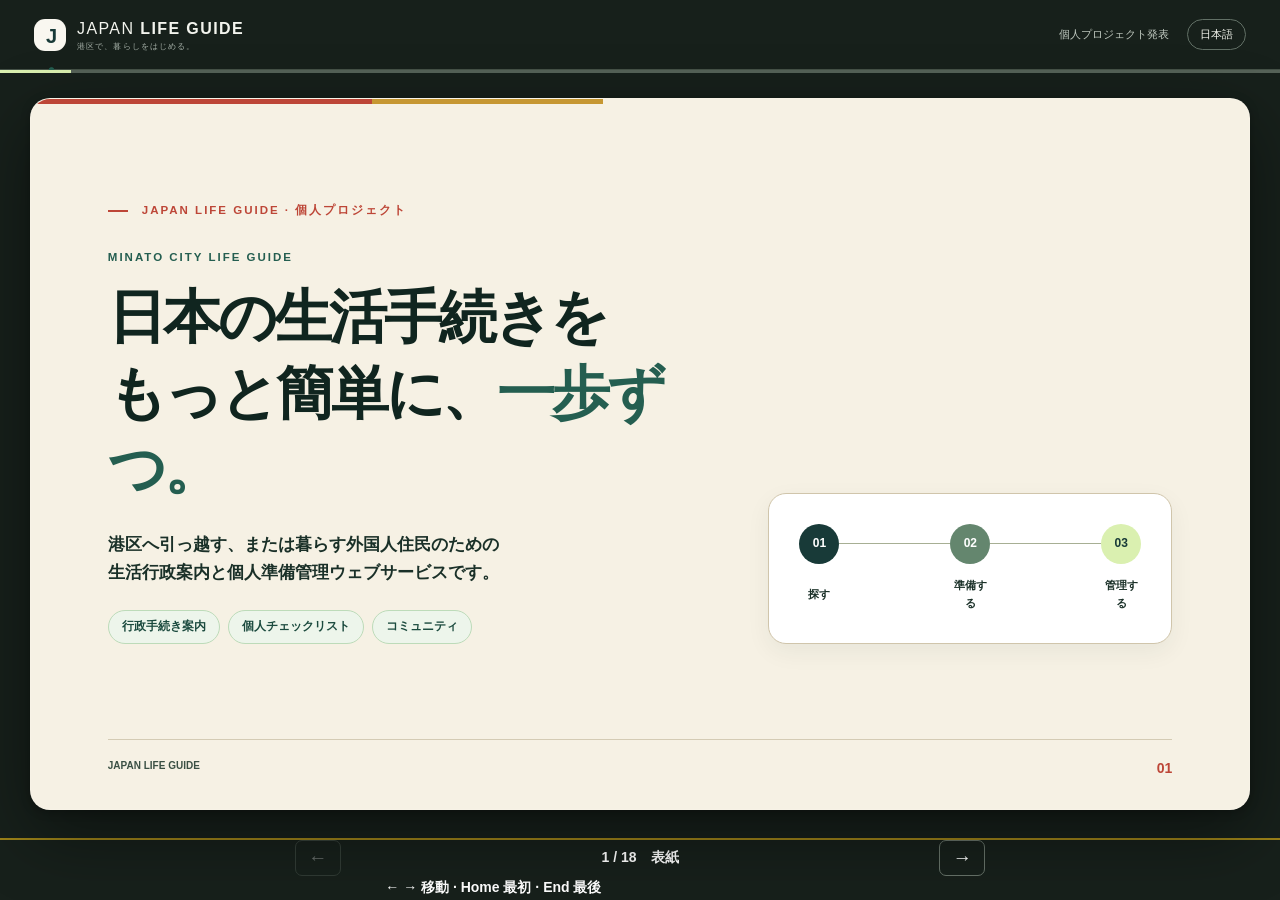
==== commit c701e556: "docs: Update presentation slides (デザイン改善と最新機能の反映)" ====
--- a/index.html
+++ b/index.html
@@ -41,7 +41,7 @@
     <section class="slide" id="slide-4" data-title="技術スタック" aria-label="4. 技術スタック">
       <div class="slide-topline"><span class="accent-line"></span><p>03 · 技術スタック</p></div>
       <div class="split-heading"><div><p class="eyebrow">実装環境</p><h2>現在のプロジェクトで<br>使用している技術です。</h2></div><p>ライブラリとバージョンは実際のMaven設定を基準に整理しました。</p></div>
-      <div class="stack-grid"><article><span>BACKEND</span><strong>Java 17</strong><p>Spring Boot 3.5.16<br>Security · Validation</p></article><article><span>VIEW</span><strong>JSP · JSTL</strong><p>HTML · CSS<br>JavaScript</p></article><article><span>DATABASE</span><strong>Oracle · MyBatis</strong><p>H2 Preview<br>ojdbc8 19.30.0.0</p></article><article><span>BUILD</span><strong>Maven · WAR</strong><p>Embedded Tomcat<br>Java 17</p></article></div>
+      <div class="stack-grid"><article><span>BACKEND</span><strong>Java 17</strong><p>Spring Boot 3.5.16<br>Security · Bean Validation</p><div class="badge-chip">Spring Boot 3.5</div></article><article><span>DATABASE</span><strong>Oracle · MyBatis</strong><p>100% XML Mapper 分離<br>H2 Oracle Mode 互換</p><div class="badge-chip orange">MyBatis 100%</div></article><article><span>FRONTEND</span><strong>JSP · JSTL</strong><p>HTML5 · CSS3 · ES6+<br>fetch API 非同期通信</p><div class="badge-chip blue">fetch API 非同期</div></article><article><span>QUALITY</span><strong>41 Tests</strong><p>MockMvc 統合テスト<br>Oracle 11g 互換検証</p><div class="badge-chip">41 Tests PASS</div></article></div>
       <div class="slide-footer-line"><span>技術スタック</span><strong>04</strong></div>
     </section>
 
@@ -84,8 +84,9 @@
     </section>
 
     <section class="slide" id="slide-11" data-title="コミュニティ" aria-label="11. コミュニティ">
-      <div class="slide-topline"><span class="accent-line"></span><p>10 · コミュニティ</p></div><p class="eyebrow">生活経験の共有</p><h2>生活経験を共有し、<br><em>必要な情報を一緒に探します。</em></h2>
-      <div class="community-demo"><aside><b>すべての投稿</b><span>行政手続き</span><span>住まい・生活</span><span>留学生生活</span><span>就職・仕事</span></aside><article><small>生活 · 2026.10.02</small><h3>日本での生活を始めるときに準備したこと</h3><p>投稿本文、コメント、画像添付と反応機能を提供します。</p><footer>閲覧数 · いいね · コメント</footer></article></div>
+      <div class="slide-topline"><span class="accent-line"></span><p>10 · コミュニティ</p></div><p class="eyebrow">生活経験の共有と非同期UX</p><h2>生活経験を共有し、<br><em>fetch APIでスムーズに反応します。</em></h2>
+      <div class="community-demo"><aside><b>すべての投稿</b><span>行政手続き</span><span>住まい・生活</span><span>留学生生活</span><span>就職・仕事</span></aside><article><small>生活 · 2026.10.02</small><h3>日本での生活を始めるときに準備したこと</h3><p>投稿本文、画像添付、そしてfetch APIによる画面再読込のない非同期コメント・いいね・ブックマークを提供します。</p><footer>閲覧数 · いいね · コメント</footer></article></div>
+      <div class="feature-pills"><span class="badge-chip">⚡ 非同期コメント (作成・修正・削除)</span><span class="badge-chip">⚡ 即時いいね・ブックマーク</span><span class="badge-chip">画像マジックナンバー検証</span></div>
       <div class="slide-footer-line"><span>コミュニティ</span><strong>11</strong></div>
     </section>
 
@@ -96,8 +97,8 @@
     </section>
 
     <section class="slide" id="slide-13" data-title="管理者機能" aria-label="13. 管理者機能">
-      <div class="slide-topline"><span class="accent-line"></span><p>12 · 管理者</p></div><p class="eyebrow">ROLE ADMIN</p><h2>管理者だけに<br><em>運営機能を提供します。</em></h2>
-      <div class="admin-grid"><article><span>MEMBER</span><strong>会員管理</strong><p>会員の役割と状態を変更します。</p></article><article><span>CONTENT</span><strong>行政コンテンツ</strong><p>手続き・書類・手順・出典・機関を登録・編集し、公開状態を管理します。</p></article><article><span>COMMUNITY</span><strong>投稿・通報</strong><p>投稿の状態を変更し、通報を処理します。</p></article></div>
+      <div class="slide-topline"><span class="accent-line"></span><p>12 · 管理者</p></div><p class="eyebrow">ROLE ADMIN</p><h2>管理者だけに<br><em>安全な運営機能を提供します。</em></h2>
+      <div class="admin-grid"><article><span>MEMBER</span><strong>会員管理</strong><p>会員の役割(ROLE)と状態(ACTIVE/INACTIVE)を変更し、監査ログを記録します。</p></article><article><span>CONTENT</span><strong>行政コンテンツ</strong><p>手続き・書類・手順・公式機関を登録・編集し、多言語翻訳と公開状態を管理します。</p></article><article><span>COMMUNITY</span><strong>投稿・通報管理</strong><p>Oracle 11g ROWNUMによる10件単位のページング、投稿状態変更、通報処理を行います。</p><div class="badge-chip orange">10件ページング (ROWNUM)</div></article></div>
       <div class="slide-footer-line"><span>管理者機能</span><strong>13</strong></div>
     </section>
 
@@ -109,20 +110,20 @@
     </section>
 
     <section class="slide" id="slide-15" data-title="セキュリティと整合性" aria-label="15. セキュリティと整合性">
-      <div class="slide-topline"><span class="accent-line"></span><p>14 · セキュリティと整合性</p></div><p class="eyebrow">サーバー側の検証</p><h2>画面だけを信頼せず、<br><em>サーバーとDBで確認します。</em></h2>
-      <div class="security-list"><div><strong>BCrypt</strong><span>パスワードの原文ではなくハッシュを保存します。</span></div><div><strong>CSRF</strong><span>状態を変更するリクエストにCSRFトークンを適用します。</span></div><div><strong>権限検証</strong><span>個人記録は所有者、管理機能はADMIN役割を確認します。</span></div><div><strong>入力・ファイル検証</strong><span>Bean Validation(@Valid)と画像ヘッダー（マジックナンバー）を検査します。</span></div></div>
+      <div class="slide-topline"><span class="accent-line"></span><p>14 · セキュリティと整合性</p></div><p class="eyebrow">サーバー側の検証とUX配慮</p><h2>画面だけを信頼せず、<br><em>サーバーとDBで厳格に検証します。</em></h2>
+      <div class="security-list"><div><strong>BCrypt</strong><span>パスワードの原文ではなくハッシュを保存します。</span></div><div><strong>CSRF &amp; IDOR</strong><span>全変更リクエストにCSRF検証、本人以外の直接操作を遮断します。</span></div><div><strong>入力保持 &amp; 検証</strong><span>Bean Validation(@Valid)とエラー時の入力値復元（入力消失防止）を適用。</span></div><div><strong>ファイル検証</strong><span>拡張子偽装を防ぐため画像バイナリヘッダー（マジックナンバー）を検査します。</span></div></div>
       <div class="slide-footer-line"><span>セキュリティと整合性</span><strong>15</strong></div>
     </section>
 
     <section class="slide" id="slide-16" data-title="検証" aria-label="16. 検証">
       <div class="slide-topline"><span class="accent-line"></span><p>15 · 検証</p></div>
-      <div class="two-column"><div><p class="eyebrow">テストとレビュー</p><h2>修正後は<br><em>実行結果で確認しました。</em></h2></div><div class="result-panel"><strong>41</strong><span>統合テスト合格</span><hr><p>H2プレビュー環境で会員・個人チェックリスト・コミュニティ・通報・管理機能を検証しました。</p><ul><li>HTTP公開・認証ルートを確認</li><li>Oracle識別子30文字制限を確認</li><li>ブラウザ画面とコンソールエラーを確認</li></ul></div></div>
+      <div class="two-column"><div><p class="eyebrow">テストとレビュー</p><h2>修正後は<br><em>実行結果で確認しました。</em></h2></div><div class="result-panel"><strong>41</strong><span>統合テスト合格</span><hr><p>H2プレビュー環境で会員・個人チェックリスト・コミュニティ・通報・管理機能を検証しました。</p><ul><li>HTTP公開・認証・IDOR権限検証を確認</li><li>MyBatis 100% SQLマッパー移行を検証</li><li>Oracle 11g ROWNUMページ分割・CLOB変換を検証</li></ul></div></div>
       <div class="slide-footer-line"><span>検証</span><strong>16</strong></div>
     </section>
 
     <section class="slide" id="slide-17" data-title="GitHub Pages" aria-label="17. GitHub Pages">
-      <div class="slide-topline"><span class="accent-line"></span><p>16 · 静的ポートフォリオ</p></div><p class="eyebrow">GITHUB PAGES</p><h2>この発表ページは静的ファイルで、<br><em>プロジェクトの実装内容を紹介します。</em></h2>
-      <div class="pages-grid"><article><b>GitHub Pagesでできること</b><p>HTML・CSS・JavaScriptで作成した発表スライド、プロジェクト説明、画面画像とリポジトリリンクを提供します。</p></article><article><b>GitHub Pagesで実行されないこと</b><p>Spring Bootサーバー、JSPレンダリング、ログイン、Oracle DB保存などの動的機能は実際のサーバー環境で動作します。</p></article></div>
+      <div class="slide-topline"><span class="accent-line"></span><p>16 · 静的ポートフォリオ</p></div><p class="eyebrow">GITHUB PAGES &amp; PDF EXPORT</p><h2>この発表ページは静的公開され、<br><em>高解像度PDFとしても出力できます。</em></h2>
+      <div class="pages-grid"><article><b>GitHub Pages での閲覧</b><p>HTML・CSS・JavaScriptで構築した発表スライドをWeb上でインタラクティブに操作可能です。</p></article><article><b>PDF エクスポート対応</b><p>印刷スタイル(@media print)に対応。ブラウザで [Ctrl + P] を押すだけで、全18枚の16:9横向き高画質PDFとして保存できます。</p><div class="badge-chip">Ctrl + P でPDF保存可能</div></article></div>
       <div class="slide-footer-line"><span>静的ポートフォリオ</span><strong>17</strong></div>
     </section>
 
--- a/docs/assets/deck-fixes.css
+++ b/docs/assets/deck-fixes.css
@@ -1,2 +1,665 @@
-.cover-route small:nth-of-type(1){grid-column:1}.cover-route small:nth-of-type(2){grid-column:3}.cover-route small:nth-of-type(3){grid-column:5}
+/* ==========================================================================
+   JAPAN LIFE GUIDE DECK - COMPREHENSIVE TYPOGRAPHY & CONTRAST OVERHAUL
+   Applies bold, high-contrast, crystal-clear styling across ALL 18 slides
+   ========================================================================== */
+
+/* 1. Global Typography & Windows Font Smoothing */
+body {
+  font-family: -apple-system, BlinkMacSystemFont, "Segoe UI", "Pretendard", "Hiragino Kaku Gothic ProN", "Meiryo", "Yu Gothic Medium", "YuGothic", "Malgun Gothic", sans-serif !important;
+  -webkit-font-smoothing: antialiased !important;
+  -moz-osx-font-smoothing: grayscale !important;
+  text-rendering: optimizeLegibility !important;
+  color: #142822 !important;
+}
+
+/* Slide Shell & Frame */
+.slide {
+  box-shadow: 0 24px 70px rgba(0, 0, 0, 0.42), 0 2px 10px rgba(0, 0, 0, 0.25) !important;
+  border: 1px solid rgba(255, 255, 255, 0.08) !important;
+}
+
+/* Headings & Section Labels across all slides */
+h1, h2, h3 {
+  color: #10251f !important;
+  font-weight: 800 !important;
+}
+
+.eyebrow {
+  color: #245e50 !important;
+  font-weight: 800 !important;
+  font-size: 11.5px !important;
+  letter-spacing: 2px !important;
+}
+
+.lead, .small-lead {
+  color: #1a3028 !important;
+  font-weight: 600 !important;
+  line-height: 1.7 !important;
+}
+
+/* Slide topline category */
+.slide-topline p {
+  color: #bd4637 !important;
+  font-weight: 800 !important;
+  letter-spacing: 2px !important;
+  font-size: 11.5px !important;
+}
+
+/* Slide footer metadata */
+.slide-footer-line {
+  color: #3b5044 !important;
+  font-weight: 700 !important;
+  border-top: 1.5px solid #d4cbb4 !important;
+}
+.slide-footer-line strong {
+  color: #bd4637 !important;
+  font-weight: 900 !important;
+  font-size: 14px !important;
+}
+
+/* ==========================================================================
+   2. SLIDE 1: Cover Slide
+   ========================================================================== */
+.cover-route {
+  background: #ffffff !important;
+  border: 1.5px solid #d0c5ab !important;
+  box-shadow: 0 8px 24px rgba(24, 58, 56, 0.06) !important;
+}
+.cover-route small {
+  color: #1a3028 !important;
+  font-weight: 700 !important;
+  font-size: 11px !important;
+  margin-top: 12px !important;
+}
+.cover-route small:nth-of-type(1){grid-column:1}
+.cover-route small:nth-of-type(2){grid-column:3}
+.cover-route small:nth-of-type(3){grid-column:5}
 @media(max-width:900px){.cover-layout{grid-template-columns:1fr}.cover-route{max-width:620px}}
+
+/* ==========================================================================
+   3. SLIDE 2: Problem & Mission Copy Panel
+   ========================================================================== */
+.copy-panel {
+  padding: 32px !important;
+  border-left: 5px solid var(--green) !important;
+  border-top: 1px solid #d4cbb4 !important;
+  border-right: 1px solid #d4cbb4 !important;
+  border-bottom: 1px solid #d4cbb4 !important;
+  background: #ffffff !important;
+  border-radius: 0 16px 16px 0 !important;
+  box-shadow: 0 8px 24px rgba(24, 58, 56, 0.06) !important;
+}
+.copy-panel p {
+  color: #152923 !important;
+  font-size: 16.5px !important;
+  font-weight: 600 !important;
+  line-height: 1.85 !important;
+  margin-bottom: 16px !important;
+}
+.copy-panel p:last-child {
+  margin-bottom: 0 !important;
+}
+
+/* ==========================================================================
+   4. CARD GRIDS: Scope (Slide 3), Stack (Slide 4), Language (Slide 7),
+      Safety (Slide 12), Admin (Slide 13), Pages (Slide 17)
+   ========================================================================== */
+.scope-grid article,
+.stack-grid article,
+.language-grid article,
+.admin-grid article,
+.pages-grid article,
+.safety-grid article,
+.db-grid article,
+.calendar-demo {
+  background: #ffffff !important;
+  border: 1px solid #dcd3be !important;
+  border-radius: 14px !important;
+  box-shadow: 0 4px 16px rgba(24, 58, 56, 0.05) !important;
+  transition: transform 0.22s ease, box-shadow 0.22s ease, border-color 0.22s ease !important;
+  position: relative !important;
+  overflow: hidden !important;
+}
+
+.scope-grid article:hover,
+.stack-grid article:hover,
+.language-grid article:hover,
+.admin-grid article:hover,
+.pages-grid article:hover,
+.safety-grid article:hover,
+.db-grid article:hover {
+  transform: translateY(-3px) !important;
+  box-shadow: 0 10px 24px rgba(24, 58, 56, 0.1) !important;
+  border-color: #245e50 !important;
+}
+
+/* Top Accent Line on Cards */
+.stack-grid article::before,
+.scope-grid article::before,
+.language-grid article::before,
+.admin-grid article::before,
+.pages-grid article::before {
+  content: "";
+  position: absolute;
+  top: 0;
+  left: 0;
+  right: 0;
+  height: 3px;
+  background: linear-gradient(90deg, #245e50, #c69732);
+}
+
+.safety-grid article::before,
+.db-grid article::before {
+  content: "";
+  position: absolute;
+  top: 0;
+  left: 0;
+  right: 0;
+  height: 3px;
+  background: linear-gradient(90deg, #bd4637, #c69732);
+}
+
+/* Bold Card Titles & Subtitles */
+.stack-grid article strong,
+.scope-grid article h3,
+.language-grid article strong,
+.admin-grid article strong,
+.pages-grid article b {
+  color: #10241e !important;
+  font-weight: 800 !important;
+}
+
+.stack-grid article span,
+.scope-grid article span,
+.language-grid article span,
+.admin-grid article span {
+  color: #bd4637 !important;
+  font-weight: 800 !important;
+  letter-spacing: 1px !important;
+}
+
+/* Bold and Legible Card Descriptions */
+.stack-grid article p,
+.scope-grid article p,
+.language-grid article p,
+.admin-grid article p,
+.pages-grid article p,
+.safety-grid article p {
+  color: #1a3028 !important;
+  font-weight: 600 !important;
+  font-size: 13.5px !important;
+  line-height: 1.65 !important;
+}
+
+.safety-grid article b {
+  color: #bd4637 !important;
+  font-weight: 800 !important;
+  font-size: 16px !important;
+}
+
+/* ==========================================================================
+   5. SLIDE 5: Request Processing Flow Row
+   ========================================================================== */
+.flow-row article {
+  background: #ffffff !important;
+  border: 1px solid #cad6c6 !important;
+  box-shadow: 0 4px 14px rgba(24, 58, 56, 0.05) !important;
+  transition: transform 0.2s ease !important;
+}
+.flow-row article:hover {
+  transform: translateY(-2px) !important;
+  border-color: #245e50 !important;
+}
+.flow-row article strong {
+  color: #10251f !important;
+  font-weight: 800 !important;
+  font-size: 15px !important;
+}
+.flow-row article span {
+  color: #2b453b !important;
+  font-weight: 600 !important;
+  font-size: 12px !important;
+}
+.flow-row i {
+  color: #245e50 !important;
+  font-weight: 800 !important;
+  font-size: 18px !important;
+}
+.bottom-note {
+  color: #1a3028 !important;
+  font-weight: 600 !important;
+  font-size: 13.5px !important;
+  margin-top: 24px !important;
+}
+
+/* ==========================================================================
+   6. SLIDE 6: Procedure Card Demo (High-Contrast Fix)
+   ========================================================================== */
+.procedure-card-demo {
+  background: #ffffff !important;
+  border: 1.5px solid #c5d4c1 !important;
+  color: #142822 !important;
+  box-shadow: 0 8px 28px rgba(24, 58, 56, 0.08) !important;
+  border-radius: 16px !important;
+  padding: 28px !important;
+  position: relative !important;
+  overflow: hidden !important;
+}
+.procedure-card-demo::before {
+  content: "";
+  position: absolute;
+  top: 0;
+  left: 0;
+  right: 0;
+  height: 4px;
+  background: linear-gradient(90deg, #245e50, #c69732);
+}
+.procedure-card-demo > div {
+  border-bottom: 1.5px solid #e2ebe0 !important;
+  padding-bottom: 16px !important;
+}
+.procedure-card-demo b {
+  display: block !important;
+  margin-top: 12px !important;
+  font-size: 22px !important;
+  font-weight: 800 !important;
+  color: #102620 !important;
+  letter-spacing: -0.5px !important;
+}
+.procedure-card-demo p {
+  margin: 8px 0 0 !important;
+  color: #245e50 !important;
+  font-size: 14px !important;
+  font-weight: 600 !important;
+  line-height: 1.5 !important;
+}
+.procedure-card-demo ol {
+  margin: 20px 0 0 !important;
+  padding-left: 24px !important;
+  color: #142822 !important;
+  font-size: 15px !important;
+  font-weight: 600 !important;
+}
+.procedure-card-demo ol li {
+  color: #142822 !important;
+  font-weight: 600 !important;
+  padding: 8px 0 !important;
+  line-height: 1.5 !important;
+}
+.procedure-card-demo ol li::marker {
+  color: #245e50 !important;
+  font-weight: 800 !important;
+}
+.procedure-card-demo .mini-tag {
+  background: #e2eedc !important;
+  color: #245e50 !important;
+  font-weight: 800 !important;
+  border: 1px solid #b6d3b1 !important;
+  padding: 4px 10px !important;
+  border-radius: 6px !important;
+  font-size: 11px !important;
+}
+
+/* ==========================================================================
+   7. SLIDE 8: Account Steps
+   ========================================================================== */
+.account-steps > div {
+  background: #ffffff !important;
+  border: 1px solid #dcd3be !important;
+  border-radius: 12px !important;
+  box-shadow: 0 4px 14px rgba(24, 58, 56, 0.05) !important;
+  padding: 18px !important;
+  position: relative !important;
+  overflow: hidden !important;
+}
+.account-steps > div::before {
+  content: "";
+  position: absolute;
+  top: 0;
+  left: 0;
+  right: 0;
+  height: 3px;
+  background: linear-gradient(90deg, #bd4637, #c69732);
+}
+.account-steps b {
+  color: #bd4637 !important;
+  font-size: 13px !important;
+  font-weight: 900 !important;
+}
+.account-steps span {
+  color: #10251f !important;
+  font-weight: 800 !important;
+  font-size: 16px !important;
+  margin: 8px 0 4px !important;
+}
+.account-steps small {
+  color: #1a3028 !important;
+  font-weight: 600 !important;
+  font-size: 12px !important;
+  line-height: 1.5 !important;
+}
+
+/* ==========================================================================
+   8. SLIDE 9: Check Demo (Personal Checklist)
+   ========================================================================== */
+.check-demo {
+  background: #ffffff !important;
+  border: 1.5px solid #c9d5c2 !important;
+  border-radius: 16px !important;
+  box-shadow: 0 8px 24px rgba(24, 58, 56, 0.06) !important;
+  padding: 28px !important;
+  position: relative !important;
+  overflow: hidden !important;
+}
+.check-demo::before {
+  content: "";
+  position: absolute;
+  top: 0;
+  left: 0;
+  right: 0;
+  height: 4px;
+  background: linear-gradient(90deg, #245e50, #c69732);
+}
+.check-demo p {
+  color: #10251f !important;
+  font-weight: 800 !important;
+  font-size: 18px !important;
+  margin-bottom: 16px !important;
+}
+.check-demo label {
+  color: #1a3028 !important;
+  font-weight: 600 !important;
+  font-size: 14px !important;
+  padding: 10px 0 !important;
+  border-top: 1px solid #e6eedf !important;
+}
+.check-demo i {
+  width: 20px !important;
+  height: 20px !important;
+  border: 1.5px solid #245e50 !important;
+  color: #245e50 !important;
+  font-weight: 800 !important;
+}
+.check-demo b {
+  background: #e2eedc !important;
+  color: #245e50 !important;
+  font-weight: 800 !important;
+  border: 1px solid #b6d3b1 !important;
+  font-size: 11px !important;
+  padding: 6px 14px !important;
+  margin-top: 18px !important;
+}
+
+/* ==========================================================================
+   9. SLIDE 10: Calendar Demo
+   ========================================================================== */
+.calendar-demo {
+  background: #ffffff !important;
+  border: 1.5px solid #c9d5c2 !important;
+  border-radius: 16px !important;
+  box-shadow: 0 8px 24px rgba(24, 58, 56, 0.06) !important;
+  padding: 22px !important;
+}
+.calendar-demo header strong {
+  color: #10251f !important;
+  font-weight: 800 !important;
+  font-size: 17px !important;
+}
+.calendar-demo header b {
+  border: 1px solid #c8d5c4 !important;
+  color: #10251f !important;
+  font-weight: 800 !important;
+}
+.calendar-demo .week {
+  color: #245e50 !important;
+  font-weight: 800 !important;
+  font-size: 11.5px !important;
+  margin-bottom: 6px !important;
+}
+.calendar-demo .days i {
+  background: #f1f7ef !important;
+  color: #162e26 !important;
+  font-weight: 700 !important;
+  font-size: 12px !important;
+  border-radius: 8px !important;
+}
+.calendar-demo .days .event {
+  background: #245e50 !important;
+  color: #ffffff !important;
+  font-weight: 800 !important;
+}
+.calendar-demo .days .event b {
+  background: #bd4637 !important;
+  color: #ffffff !important;
+  font-weight: 900 !important;
+}
+
+/* ==========================================================================
+   10. SLIDE 11: Community Demo
+   ========================================================================== */
+.community-demo article {
+  border: 1.5px solid #d4c8b0 !important;
+  box-shadow: 0 8px 24px rgba(24, 58, 56, 0.08) !important;
+  border-radius: 14px !important;
+  background: #ffffff !important;
+  padding: 26px !important;
+}
+.community-demo article small {
+  color: #245e50 !important;
+  font-weight: 800 !important;
+  font-size: 12px !important;
+}
+.community-demo article h3 {
+  color: #10251f !important;
+  font-weight: 800 !important;
+  font-size: 22px !important;
+}
+.community-demo article p {
+  color: #1a3028 !important;
+  font-weight: 600 !important;
+  font-size: 14px !important;
+  line-height: 1.7 !important;
+}
+.community-demo article footer {
+  border-top: 1px solid #e8e0cc !important;
+  color: #3b5247 !important;
+  font-weight: 700 !important;
+  font-size: 12px !important;
+}
+.community-demo aside {
+  background: #f4f8f2 !important;
+  border: 1px solid #d0decb !important;
+  color: #1a3028 !important;
+  font-size: 12.5px !important;
+}
+.community-demo aside b {
+  color: #164e42 !important;
+  font-weight: 800 !important;
+  font-size: 13.5px !important;
+}
+.community-demo aside span {
+  font-weight: 600 !important;
+  color: #20352b !important;
+}
+.community-demo aside span:first-of-type {
+  background: #dcebd5 !important;
+  color: #164e42 !important;
+  font-weight: 800 !important;
+}
+
+/* ==========================================================================
+   11. SLIDE 14: Database Design Grid
+   ========================================================================== */
+.db-grid article {
+  background: #ffffff !important;
+  border: 1px solid #dcd3be !important;
+  border-radius: 12px !important;
+  padding: 20px !important;
+}
+.db-grid article b {
+  color: #164e42 !important;
+  font-weight: 800 !important;
+  font-size: 16.5px !important;
+  margin-bottom: 8px !important;
+}
+.db-grid article span {
+  color: #1c3028 !important;
+  font-weight: 600 !important;
+  font-size: 12.5px !important;
+  line-height: 1.6 !important;
+  font-family: ui-monospace, SFMono-Regular, Consolas, monospace !important;
+}
+
+/* ==========================================================================
+   12. SLIDE 15: Security & Integrity List
+   ========================================================================== */
+.security-list > div {
+  background: #ffffff !important;
+  border: 1px solid #dcd3be !important;
+  border-radius: 12px !important;
+  box-shadow: 0 4px 14px rgba(24, 58, 56, 0.04) !important;
+  padding: 18px !important;
+}
+.security-list strong {
+  color: #bd4637 !important;
+  font-weight: 800 !important;
+  font-size: 15px !important;
+}
+.security-list span {
+  color: #1a3028 !important;
+  font-weight: 600 !important;
+  font-size: 13.5px !important;
+  line-height: 1.55 !important;
+}
+
+/* ==========================================================================
+   13. SLIDE 16: Verification & Result Panel
+   ========================================================================== */
+.result-panel {
+  box-shadow: 0 16px 40px rgba(0, 0, 0, 0.3) !important;
+  border: 1px solid #366059 !important;
+  border-radius: 16px !important;
+  padding: 32px !important;
+}
+.result-panel > strong {
+  color: #daf0b0 !important;
+  font-size: 68px !important;
+  font-weight: 900 !important;
+}
+.result-panel > span {
+  color: #ffffff !important;
+  font-size: 17px !important;
+  font-weight: 800 !important;
+}
+.result-panel p,
+.result-panel li {
+  color: #e6f2ec !important;
+  font-size: 13.5px !important;
+  font-weight: 500 !important;
+  line-height: 1.65 !important;
+}
+.result-panel ul li {
+  padding: 3px 0 !important;
+}
+
+/* ==========================================================================
+   14. SLIDE 18: Closing & Q&A
+   ========================================================================== */
+.thanks {
+  color: #10241e !important;
+  font-weight: 800 !important;
+  font-size: 18px !important;
+}
+.closing > strong {
+  color: #bd4637 !important;
+  font-size: 38px !important;
+  font-weight: 900 !important;
+}
+
+/* ==========================================================================
+   15. Shared Components: Pills, Chips & Controls
+   ========================================================================== */
+.tag-list span,
+.feature-pills span {
+  background: #edf5eb !important;
+  color: #1b4a3e !important;
+  border: 1px solid #bddbb9 !important;
+  font-weight: 700 !important;
+  font-size: 11.5px !important;
+}
+
+.badge-chip {
+  display: inline-flex;
+  align-items: center;
+  gap: 5px;
+  font-size: 11px;
+  font-weight: 700;
+  padding: 4px 11px;
+  border-radius: 99px;
+  background: #edf5eb;
+  color: #245e50;
+  border: 1px solid #c2dcc0;
+  margin-top: 8px;
+}
+.badge-chip.orange {
+  background: #fdf3eb;
+  color: #bd4637;
+  border-color: #f1cfb8;
+}
+.badge-chip.blue {
+  background: #eef5fc;
+  color: #1a629b;
+  border-color: #b7d7f7;
+}
+
+.deck-controls span {
+  font-weight: 800 !important;
+  color: #ffffff !important;
+  font-size: 14px !important;
+}
+.keyboard-help {
+  color: #bec7be !important;
+  font-size: 11px !important;
+  font-weight: 600 !important;
+}
+
+/* ==========================================================================
+   16. Print & PDF Export Overrides
+   ========================================================================== */
+@media print {
+  @page {
+    size: landscape;
+    margin: 0;
+  }
+  html, body {
+    overflow: visible !important;
+    background: #17201b !important;
+    height: auto !important;
+    -webkit-print-color-adjust: exact !important;
+    print-color-adjust: exact !important;
+  }
+  .deck-header, .deck-controls, .skip-link, .deck-progress, .keyboard-help {
+    display: none !important;
+  }
+  .deck-shell {
+    height: auto !important;
+    padding: 0 !important;
+    display: block !important;
+  }
+  .slide {
+    display: block !important;
+    position: relative !important;
+    width: 100vw !important;
+    height: 100vh !important;
+    min-height: 100vh !important;
+    max-height: 100vh !important;
+    page-break-after: always !important;
+    break-after: page !important;
+    box-shadow: none !important;
+    border-radius: 0 !important;
+    margin: 0 !important;
+    overflow: hidden !important;
+    -webkit-print-color-adjust: exact !important;
+    print-color-adjust: exact !important;
+  }
+}
